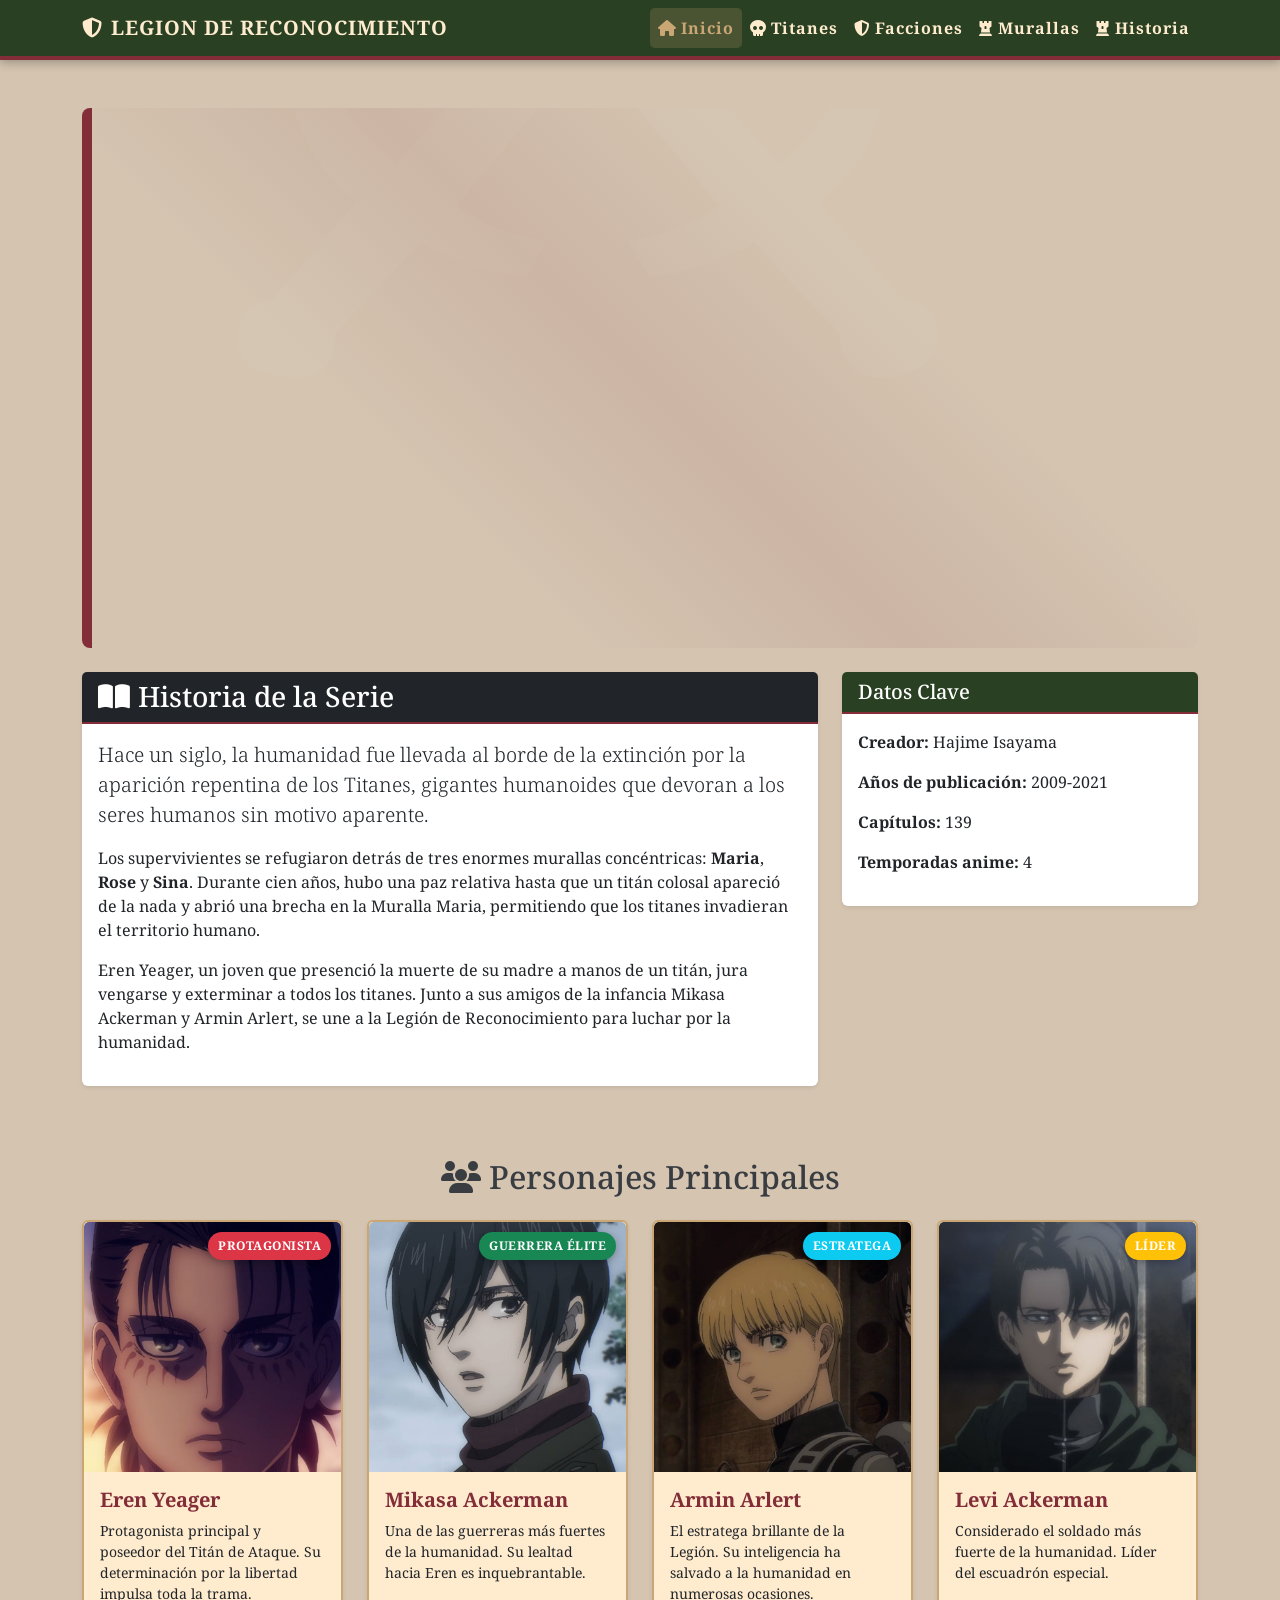
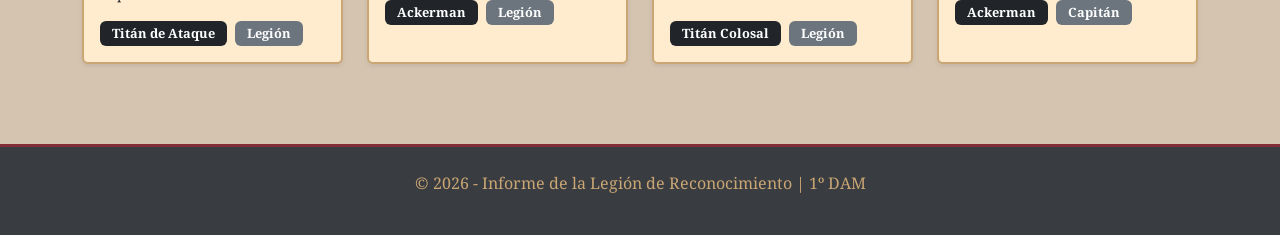
==== index.html @ ce60a24c "minor change" ====
<!DOCTYPE html>
<html lang="es">
<head>
    <meta charset="UTF-8">
    <meta name="viewport" content="width=device-width, initial-scale=1.0">
    <title>Archivo de la Legión de Reconocimiento</title>
    <link href="https://cdn.jsdelivr.net/npm/bootstrap@5.3.0/dist/css/bootstrap.min.css" rel="stylesheet">
    <link rel="stylesheet" href="style.css">
    <link href="https://fonts.googleapis.com/css2?family=Noto+Serif:wght@400;700&family=Cinzel:wght@600;700&display=swap" rel="stylesheet">
    <link rel="stylesheet" href="https://cdnjs.cloudflare.com/ajax/libs/font-awesome/6.4.0/css/all.min.css">
</head>
<body>

    <nav class="navbar navbar-expand-lg sticky-top">
        <div class="container">
            <a class="navbar-brand d-flex align-items-center" href="#">
                <i class="fas fa-shield-alt me-2"></i>
                LEGION DE RECONOCIMIENTO
            </a>
            <button class="navbar-toggler" type="button" data-bs-toggle="collapse" data-bs-target="#navbarNav">
                <span class="navbar-toggler-icon"></span>
            </button>
            <div class="collapse navbar-collapse" id="navbarNav">
                <div class="navbar-nav ms-auto">
                    <a class="nav-link active" href="#" onclick="showSection('inicio')"><i class="fas fa-home me-1"></i>Inicio</a>
                    <a class="nav-link" href="#" onclick="showSection('titanes')"><i class="fas fa-skull me-1"></i>Titanes</a>
                    <a class="nav-link" href="#" onclick="showSection('facciones')"><i class="fas fa-shield-alt me-1"></i>Facciones</a>
                    <a class="nav-link" href="#" onclick="showSection('murallas')"><i class="fas fa-chess-rook me-1"></i>Murallas</a>
                    <a class="nav-link" href="#" onclick="showSection('historia')"><i class="fas fa-chess-rook me-1"></i>Historia</a>
                </div>
            </div>
        </div>
    </nav>

    <div id="inicio" class="seccion container mt-5">
        <div class="portada p-5 mb-4 rounded-3 position-relative overflow-hidden" style="background-image: url('imagenes/portada.gif'); background-size: cover; background-position: center;">
            <div class="filtro"></div>
        </div>

        <div class="row mb-5">
            <div class="col-lg-8">
                <div class="card border-0 shadow-sm mb-4">
                    <div class="card-header bg-dark text-white">
                        <h3 class="mb-0"><i class="fas fa-book-open me-2"></i>Historia de la Serie</h3>
                    </div>
                    <div class="card-body">
                        <p class="lead">Hace un siglo, la humanidad fue llevada al borde de la extinción por la aparición repentina de los Titanes, gigantes humanoides que devoran a los seres humanos sin motivo aparente.</p>
                        <p>Los supervivientes se refugiaron detrás de tres enormes murallas concéntricas: <strong>Maria</strong>, <strong>Rose</strong> y <strong>Sina</strong>. Durante cien años, hubo una paz relativa hasta que un titán colosal apareció de la nada y abrió una brecha en la Muralla Maria, permitiendo que los titanes invadieran el territorio humano.</p>
                        <p>Eren Yeager, un joven que presenció la muerte de su madre a manos de un titán, jura vengarse y exterminar a todos los titanes. Junto a sus amigos de la infancia Mikasa Ackerman y Armin Arlert, se une a la Legión de Reconocimiento para luchar por la humanidad.</p>
                    </div>
                </div>
            </div>
            <div class="col-lg-4">
                <div class="card border-0 shadow-sm">
                    <div class="card-header fondo-verde text-white">
                        <h5 class="mb-0">Datos Clave</h5>
                    </div>
                    <div class="card-body">
                            <p><strong>Creador:</strong> Hajime Isayama</p>
                            <p><strong>Años de publicación:</strong> 2009-2021</p>
                            <p><strong>Capítulos:</strong> 139</p>
                            <p><strong>Temporadas anime:</strong> 4</p>
                    </div>
                </div>
            </div>
        </div>

        <h2 class="mb-4 text-center"><i class="fas fa-users me-2"></i>Personajes Principales</h2>
        <div class="row row-cols-1 row-cols-md-2 row-cols-lg-4 g-4">
            <div class="col">
                <div class="card carta-pj h-100 shadow-sm">
                    <div class="caja-img">
                        <img src="imagenes/eren.jpg" class="card-img-top" alt="Eren Yeager" style="height: 250px; object-fit: cover;">
                        <div class="chapa bg-danger">Protagonista</div>
                    </div>
                    <div class="card-body">
                        <h5 class="card-title txt-sangre fw-bold">Eren Yeager</h5>
                        <p class="card-text small">Protagonista principal y poseedor del Titán de Ataque. Su determinación por la libertad impulsa toda la trama.</p>
                        <div class="mt-2">
                            <span class="badge bg-dark me-1">Titán de Ataque</span>
                            <span class="badge bg-secondary">Legión</span>
                        </div>
                    </div>
                </div>
            </div>
            <div class="col">
                <div class="card carta-pj h-100 shadow-sm">
                    <div class="caja-img">
                        <img src="imagenes/mikasa.jpg" class="card-img-top" alt="Mikasa Ackerman" style="height: 250px; object-fit: cover;">
                        <div class="chapa bg-success">Guerrera Élite</div>
                    </div>
                    <div class="card-body">
                        <h5 class="card-title txt-sangre fw-bold">Mikasa Ackerman</h5>
                        <p class="card-text small">Una de las guerreras más fuertes de la humanidad. Su lealtad hacia Eren es inquebrantable.</p>
                        <div class="mt-2">
                            <span class="badge bg-dark me-1">Ackerman</span>
                            <span class="badge bg-secondary">Legión</span>
                        </div>
                    </div>
                </div>
            </div>
            <div class="col">
                <div class="card carta-pj h-100 shadow-sm">
                    <div class="caja-img">
                        
                        <img src="imagenes/armin.jpg" class="card-img-top" alt="Armin Arlert" style="height: 250px; object-fit: cover;">
                        <div class="chapa bg-info">Estratega</div>
                    </div>
                    <div class="card-body">
                        <h5 class="card-title txt-sangre fw-bold">Armin Arlert</h5>
                        <p class="card-text small">El estratega brillante de la Legión. Su inteligencia ha salvado a la humanidad en numerosas ocasiones.</p>
                        <div class="mt-2">
                            <span class="badge bg-dark me-1">Titán Colosal</span>
                            <span class="badge bg-secondary">Legión</span>
                        </div>
                    </div>
                </div>
            </div>
            <div class="col">
                <div class="card carta-pj h-100 shadow-sm">
                    <div class="caja-img">
                        
                        <img src="imagenes/levi.jpg" class="card-img-top" alt="Levi Ackerman" style="height: 250px; object-fit: cover;">
                        <div class="chapa bg-warning">Líder</div>
                    </div>
                    <div class="card-body">
                        <h5 class="card-title txt-sangre fw-bold">Levi Ackerman</h5>
                        <p class="card-text small">Considerado el soldado más fuerte de la humanidad. Líder del escuadrón especial.</p>
                        <div class="mt-2">
                            <span class="badge bg-dark me-1">Ackerman</span>
                            <span class="badge bg-secondary">Capitán</span>
                        </div>
                    </div>
                </div>
            </div>
        </div>
    </div>

    <div id="titanes" class="seccion container mt-5 pt-5 pb-5" style="display: none;">
        <hr class="linea-sangre">
        <h2 class="text-center mb-4">Enciclopedia de Titanes</h2>
        
        <div class="button-container d-flex justify-content-center flex-wrap mb-5">
            <button class="btn btn-legion m-2" onclick="loadXMLDoc('titanesPuros')">Titanes Puros</button>
            <button class="btn btn-legion m-2" onclick="loadXMLDoc('losNueveTitanes')">Los Nueve Titanes</button>
            <button class="btn btn-legion m-2" onclick="loadXMLDoc('titanesMurallas')">Titanes de las Murallas</button>
        </div>

        <div id="demo" class="row row-cols-1 row-cols-md-2 row-cols-lg-3 g-4">
            </div>
    </div>

    <div id="facciones" class="seccion container mt-5 pt-5 pb-5" style="display: none;">
        <hr class="linea-sangre">
        <h2 class="text-center mb-4">Las Tres Facciones</h2>
        
        <div class="row mb-4">
            <div class="col-md-4 mb-3">
                <div class="card carta-pj h-100 shadow-sm">
                    <div class="card-body text-center">
                        <div class="position-relative d-inline-block mb-3">
                            <img src="imagenes/exploracion.png" class="img-fluid" alt="Escudo Exploración" style="max-height: 150px;">
                        </div>
                        <h5 class="txt-sangre">Legión de Reconocimiento</h5>
                        <p class="small">Los exploradores que se aventuran fuera de las murallas para recuperar territorio y descubrir la verdad sobre el mundo y los titanes.</p>
                        <button class="btn btn-legion btn-sm mt-2" onclick="elegirFaccionDirecto('exploracion')">Elegir</button>
                    </div>
                </div>
            </div>
            <div class="col-md-4 mb-3">
                <div class="card carta-pj h-100 shadow-sm">
                    <div class="card-body text-center">
                        <div class="position-relative d-inline-block mb-3">
                            <img src="imagenes/guarnicion.png" class="img-fluid" alt="Escudo Guarnición" style="max-height: 150px;">
                        </div>
                        <h5 class="txt-sangre">Tropa de Guarnición</h5>
                        <p class="small">Los soldados que protegen las murallas y mantienen el orden dentro de los distritos, asegurando la supervivencia de la humanidad.</p>
                        <button class="btn btn-legion btn-sm mt-2" onclick="elegirFaccionDirecto('guarnicion')">Elegir</button>
                    </div>
                </div>
            </div>
            <div class="col-md-4 mb-3">
                <div class="card carta-pj h-100 shadow-sm">
                    <div class="card-body text-center">
                        <div class="position-relative d-inline-block mb-3">
                            <img src="imagenes/militar.png" class="img-fluid" alt="Escudo Policía Militar" style="max-height: 150px;">
                        </div>
                        <h5 class="txt-sangre">Policía Militar</h5>
                        <p class="small">La élite que mantiene el control interno y protege al rey, investigando amenazas dentro de las murallas.</p>
                        <button class="btn btn-legion btn-sm mt-2" onclick="elegirFaccionDirecto('militar')">Elegir</button>
                    </div>
                </div>
            </div>
        </div>

        <div class="button-container d-flex justify-content-center flex-wrap mb-5">
            <button class="btn btn-legion m-2">Hacer Test de Facción</button>
        </div>
    </div>

    <div id="murallas" class="seccion container mt-5 pt-5 pb-5" style="display: none;">
        <hr class="linea-sangre">
        <h2 class="text-center mb-4">Las Tres Murallas</h2>
        
        <div class="text-center mb-4">
            <p class="txt-sangre">
                <i class="fas fa-info-circle me-2"></i>Haz clic en las murallas para saber más
            </p>
        </div>
        
        <!-- Image Map Generated by http://www.image-map.net/ -->
        <div class="text-center mb-4">
            <img src="imagenes/tres_murallas.png" usemap="#image-map" class="img-fluid" alt="Mapa de las Tres Murallas" style="max-height: 400px;">
        </div>

        <map name="image-map">
            <area target="_self" alt="maria" title="Muralla Maria" href="#" onclick="mostrarInfoMuralla('maria')" coords="88,254,98,290,112,311,146,336,180,359,224,385,262,394,313,407,388,416,448,429,479,422,525,424,639,424,713,410,808,377,865,337,897,299,917,342,903,366,870,390,826,427,753,450,702,464,665,476,647,503,632,530,600,541,548,550,515,539,484,522,472,500,429,483,357,475,281,459,191,430,156,407,107,370,74,329,63,268" shape="poly">
            <area target="_self" alt="maria2" title="Muralla Maria 2" href="#" onclick="mostrarInfoMuralla('maria')" coords="893,303,906,262,877,230,858,201,828,181,805,167,779,158,738,146,689,129,649,123,615,113,576,107,546,105,551,78,603,75,633,82,677,91,734,104,779,120,820,135,859,152,888,171,955,182,979,209,971,239,937,265,928,309,913,344,903,366,870,390,826,427,753,450,702,464,665,476,647,503,632,530,600,541,548,550,515,539,484,522,472,500,429,483,357,475,281,459,191,430,156,407,107,370,74,329,63,268" shape="poly">
            <area target="_self" alt="maria3" title="Muralla Maria 3" href="#" onclick="mostrarInfoMuralla('maria')" coords="93,259,116,222,178,174,263,138,331,120,389,107,439,100,459,95,458,59,432,65,410,70,395,75,370,85,339,85,305,94,269,103,207,117,185,129,159,145,132,155,109,170,92,188,79,198,36,197,3,220,0,257,0,281,51,287" shape="poly">
            <area target="_self" alt="sina" title="Muralla Sina" href="#" onclick="mostrarInfoMuralla('sina')" coords="313,185,249,233,259,250,276,262,290,273,312,282,341,292,364,300,384,306,435,313,464,319,502,320,532,317,593,311,633,303,679,291,700,276,730,257,738,293,731,323,712,336,689,347,674,352,637,360,614,370,594,381,578,402,552,410,521,412,491,404,474,391,459,373,437,375,409,368,363,365,333,349,318,347,294,338,265,320,245,301,233,286,233,271,233,255,231,273,201,273,178,264,173,245,171,228,170,217,173,206,186,196,202,191,230,190,252,168,270,156,290,147,336,126" shape="poly">
            <area target="_self" alt="sina2" title="Muralla Sina 2" href="#" onclick="mostrarInfoMuralla('sina')" coords="455,139,420,147,376,163,312,185,331,130,383,115,437,113,457,112" shape="poly">
            <area target="_self" alt="sina3" title="Muralla Sina 3" href="#" onclick="mostrarInfoMuralla('sina')" coords="524,135,537,140,553,138,572,144,590,151,629,145,664,139,686,154,687,185,704,193,719,202,730,216,735,227,735,238,787,226,817,207,816,193,790,177,738,172,724,156,699,143,656,131,609,119,574,112,544,109" shape="poly">
            <area target="_self" alt="rose" title="Muralla Rose" href="#" onclick="mostrarInfoMuralla('rose')" coords="322,254,376,267,408,280,445,291,466,300,494,319,529,318,552,313,563,289,607,276,627,262,668,244,678,213,671,196,627,178,606,166,575,154,554,143,522,137,499,136,462,134,437,141,414,152,396,163,383,169,359,180,338,187,322,192,319,209,316,220" shape="poly">
        </map>
    </div>

    <div id="info-muralla" class="text-center" style="display: none;">
        <div class="card carta-titan h-100 shadow-sm border-0 mb-4">
            <div class="card-body">
                <img id="escudo-muralla" src="" class="img-fluid mb-3" alt="Escudo Muralla" style="max-height: 200px;">
                <h3 id="titulo-muralla" class="txt-sangre mb-3"></h3>
                <p id="descripcion-muralla" class="mb-3"></p>
                <h5 id="ubicacion-muralla" class="txt-sangre mb-3"></h5>
                <button class="btn btn-legion mt-3" onclick="volverMurallas()">
                    <i class="fas fa-arrow-left me-2"></i>Volver atrás
                </button>
            </div>
        </div>
    </div>

    <script src="https://cdn.jsdelivr.net/npm/bootstrap@5.3.0/dist/js/bootstrap.bundle.min.js"></script>

    <script>
        // Función para cambiar entre las distintas secciones de la página
        function showSection(sectionId) {
            // Selecciona todos los elementos con la clase 'seccion' y los oculta
            const sections = document.querySelectorAll('.seccion');
            sections.forEach(section => {
                section.style.display = 'none';
            });
            
            // Busca la sección específica por su ID y la hace visible
            const selectedSection = document.getElementById(sectionId);
            if (selectedSection) {
                selectedSection.style.display = 'block';
            }
            
            // Quita la clase 'active' de todos los enlaces de navegación para resetear el estilo
            const navLinks = document.querySelectorAll('.nav-link');
            navLinks.forEach(link => {
                link.classList.remove('active');
            });
            
            // Añade la clase 'active' al enlace que se acaba de pulsar
            event.target.closest('.nav-link').classList.add('active');
            
            // Evita el comportamiento por defecto del enlace (que no recargue la página)
            event.preventDefault();
        }

        // Función para realizar la petición AJAX y cargar el archivo XML
        function loadXMLDoc(categoria) {
            var xmlhttp = new XMLHttpRequest();
            xmlhttp.onreadystatechange = function () {
                // Si la respuesta es satisfactoria, llama a la función para renderizar las tarjetas
                if (this.readyState == 4 && this.status == 200) {
                    renderCards(this, categoria);
                }
            };
            // Abre la conexión con el archivo local "titanes.xml"
            xmlhttp.open("GET", "titanes.xml", true);
            xmlhttp.send();
        }

        // Función para procesar los datos del XML y generar el contenido HTML
        function renderCards(xml, categoria) {
            var xmlDoc = xml.responseXML;
            var htmlCards = "";
            // Obtiene el nodo principal de la categoría seleccionada (ej: titanesPuros)
            var contenedorPrincipal = xmlDoc.getElementsByTagName(categoria)[0];

            // Caso especial para los Titanes de las Murallas (estructura de un solo nodo)
            if (categoria == "titanesMurallas") {
                var nombre = contenedorPrincipal.getElementsByTagName("nombre")[0].childNodes[0].nodeValue;
                var info = contenedorPrincipal.getElementsByTagName("caracteristicas")[0].childNodes[0].nodeValue;
                htmlCards += createCardTemplate(nombre, info);
            } else {
                // Para las demás categorías, itera por cada hijo (cada Titán individual)
                var hijos = contenedorPrincipal.children;
                for (var i = 0; i < hijos.length; i++) {
                    var nodoActual = hijos[i];
                    // Salto de seguridad para no procesar nodos vacíos
                    if(nodoActual.tagName === "nombre" && hijos.length > 1) continue; 

                    var nombreNode = nodoActual.getElementsByTagName("nombre")[0];
                    // Busca 'caracteristicas' o en su defecto 'habilidadPrincipal'
                    var infoNode = nodoActual.getElementsByTagName("caracteristicas")[0] ||
                                   nodoActual.getElementsByTagName("habilidadPrincipal")[0];

                    if (nombreNode && infoNode) {
                        // Concatena el HTML generado para cada titán
                        htmlCards += createCardTemplate(nombreNode.childNodes[0].nodeValue, infoNode.childNodes[0].nodeValue);
                    }
                }
            }
            // Inserta todo el HTML generado en el elemento con ID "demo"
            document.getElementById("demo").innerHTML = htmlCards;
        }

        // Función que genera la estructura HTML (Template) de cada tarjeta
        function createCardTemplate(titulo, contenido) {
            // Definición de estilos y etiquetas según el tipo de titán
            const cardTypes = {
                'titanesPuros': { icon: 'fa-skull', color: '#4b5d67', badge: 'Titán Puro', gradient: 'linear-gradient(135deg, #4b5d67, #393C41)' },
                'losNueveTitanes': { icon: 'fa-crown', color: '#832D38', badge: 'Titán Cambiante', gradient: 'linear-gradient(135deg, #832D38, #294023)' },
                'titanesMurallas': { icon: 'fa-shield-alt', color: '#294023', badge: 'Titán Muralla', gradient: 'linear-gradient(135deg, #294023, #832D38)' }
            };
            
            // Lógica para asignar el tipo de tarjeta buscando palabras clave en el título
            let cardType = cardTypes['titanesPuros'];
            if (titulo.includes('Fundador') || titulo.includes('Ataque') || titulo.includes('Colosal') || 
                titulo.includes('Acorazado') || titulo.includes('Hembra') || titulo.includes('Bestia') || 
                titulo.includes('Mandíbula') || titulo.includes('Carguero') || titulo.includes('Martillo')) {
                cardType = cardTypes['losNueveTitanes'];
            } else if (titulo.includes('Murallas')) {
                cardType = cardTypes['titanesMurallas'];
            }
            
            // Diccionario para asignar el nombre de la imagen basado en el título del titán
            const titanImages = {
                'Titanes comunes': 'titanesPuros.png',
                'Titanes Excéntricos (Anormales)': 'titanesexcentricos.png',
                'Titán Fundador': 'fundador.png',
                'Titán de Ataque': 'titanataque.png',
                'Titán Colosal': 'colosal.png',
                'Titán Acorazado': 'acorazado.png',
                'Titán Hembra': 'hembra.png',
                'Titán Bestia': 'bestia.png',
                'Titán Mandíbula': 'mandibul.png',
                'Titán Carguero': 'carguero.png',
                'Titán Martillo de Guerra': 'martillo.png',
                'Titanes de las Murallas': 'titanmurallas.jpg'
            };
            
            const imageName = titanImages[titulo] || 'titan_default.jpg';
            
            // Devuelve el string HTML con los datos dinámicos insertados
            return `
                <div class="col mb-4">
                    <div class="card carta-titan h-100 shadow-sm border-0">
                        <div class="caja-img">
                            <img src="imagenes/${imageName}" class="card-img-top" alt="${titulo}">
                            <div class="chapa" style="background-color: ${cardType.color};">${cardType.badge}</div>
                        </div>
                        <div class="card-body">
                            <h4 class="card-title txt-sangre mb-3 fw-bold">${titulo}</h4>
                            <p class="card-text">${contenido}</p>
                            <div class="mt-3">
                                <span class="badge bg-dark me-1"><i class="fas fa-exclamation-triangle me-1"></i>Peligroso</span>
                                <span class="badge bg-secondary"><i class="fas fa-book me-1"></i>Archivo Clasificado</span>
                            </div>
                        </div>
                    </div>
                </div>
            `;
        }

        // Función para mostrar la información detallada de una muralla específica
        function mostrarInfoMuralla(muralla) {
            // Objeto local con los datos de las tres murallas
            const infoMurallas = {
                'maria': {
                    nombre: 'Muralla Maria',
                    descripcion: 'La primera y más grande de las tres murallas. Fue la primera en caer ante el ataque de los titanes y la que sufrió mayores daños. Protege el Distrito Exterior donde se encuentran los campos de entrenamiento y tierras recuperadas.',
                    escudo: 'imagenes/maria.png',
                    ubicacion: 'Protege el Distrito Exterior'
                },
                'rose': {
                    nombre: 'Muralla Rose',
                    descripcion: 'La segunda muralla en tamaño. Sirve como segunda línea de defensa tras la caída de Maria. Protege el Distrito Central donde vive la élite y el gobierno.',
                    escudo: 'imagenes/rose.png',
                    ubicacion: 'Protege el Distrito Central'
                },
                'sina': {
                    nombre: 'Muralla Sina',
                    descripcion: 'La muralla más pequeña e interior. Protege el Distrito Interior donde reside la realeza y las familias nobles. Es la última línea de defensa.',
                    escudo: 'imagenes/sina.png',
                    ubicacion: 'Protege el Distrito Interior'
                }
            };

            // Obtiene la información del objeto basándose en el parámetro recibido
            const murallaInfo = infoMurallas[muralla] || infoMurallas['maria'];
            
            // Actualiza los elementos del DOM con la información seleccionada
            document.getElementById('escudo-muralla').src = murallaInfo.escudo;
            document.getElementById('titulo-muralla').textContent = murallaInfo.nombre;
            document.getElementById('descripcion-muralla').textContent = murallaInfo.descripcion;
            document.getElementById('ubicacion-muralla').textContent = murallaInfo.ubicacion;
            
            // Muestra el panel de detalles y oculta la selección general de murallas
            document.getElementById('info-muralla').style.display = 'block';
            document.getElementById('murallas').style.display = 'none';
        }

        // Función para volver a la vista general de las murallas
        function volverMurallas() {
            document.getElementById('info-muralla').style.display = 'none';
            document.getElementById('murallas').style.display = 'block';
        }
    </script>

    <footer class="text-center p-4 mt-5">
        <p>© 2026 - Informe de la Legión de Reconocimiento | 1º DAM</p>
    </footer>
</body>
</html>
---- style.css ----
:root {
    --dark-grey: #393C41;
    --army-green: #294023;
    --blood-red: #832D38;
    --cream-bg: #F8DFBF;
    --tan-accent: #CAA674;
    --paper-white: #ffeccf;
}

body {
    font-family: 'Noto Serif', serif;
    background-color: #d4c4b0;
    color: var(--dark-grey);
    min-height: 100vh;
    display: flex;
    flex-direction: column;
}

.navbar {
    background-color: var(--army-green);
    border-bottom: 4px solid var(--blood-red);
    box-shadow: 0 2px 10px rgba(0,0,0,0.3);
}

.navbar-brand, .nav-link {
    /* El !important sirve para forzar que una regla específica se aplique por encima de cualquier otra, ignorando las reglas habituales de especificidad. */
    color: var(--paper-white) !important;
    font-weight: bold;
    letter-spacing: 1px;
    transition: all 0.3s ease;
}

.nav-link:hover {
    color: var(--tan-accent) !important;
    transform: translateY(-2px);
}

.nav-link.active {
    color: var(--tan-accent) !important;
    background-color: rgba(202, 166, 116, 0.2);
    border-radius: 5px;
}

.portada {
    /* Este fondo utiliza dos capas de degradado:
    1. La primera capa es un "velo" negro con 70% de opacidad para oscurecer el fondo.
    2. La segunda capa es el degradado de color (verde militar a rojo sangre) a 135 grados.
    El resultado es un fondo oscuro que facilita la lectura de texto claro encima.
    */
    background: linear-gradient(rgba(0,0,0,0.7), rgba(0,0,0,0.7)), 
                linear-gradient(135deg, var(--army-green), var(--blood-red));
    /* Asegura que el degradado cubra todo el contenedor */
    background-size: cover;
    color: white;
    border-left: 10px solid var(--blood-red);
    position: relative;
    overflow: hidden;
    height: 60vh;
}

.portada::before {
    /* Crea una capa "hija" virtual que no existe en el HTML. */
    content: '';
    position: absolute;
    top: 0;
    left: 0;
    right: 0;
    bottom: 0;
    background: url('data:image/svg+xml,<svg xmlns="http://www.w3.org/2000/svg" viewBox="0 0 100 100"><text y="50" font-size="100" fill="rgba(255,255,255,0.03)">⚔</text></svg>') center/cover;
    animation: float 20s infinite ease-in-out;
}

.filtro {
    position: absolute;
    top: 0;
    left: 0;
    right: 0;
    bottom: 0;
    background: linear-gradient(45deg, transparent 30%, rgba(131, 45, 56, 0.1) 50%, transparent 70%);
    animation: shimmer 3s infinite;
}

@keyframes shimmer {
    0% { transform: translateX(-100%); }
    100% { transform: translateX(100%); }
}

@keyframes float {
    0%, 100% { transform: translateY(0px) rotate(0deg); }
    50% { transform: translateY(-10px) rotate(2deg); }
}

.btn-legion {
    background-color: var(--army-green);
    color: white;
    border: 2px solid var(--dark-grey);
    padding: 12px 30px;
    font-weight: bold;
    transition: all 0.3s;
    position: relative;
    overflow: hidden;
    text-transform: uppercase;
    letter-spacing: 1px;
}

.btn-legion::before {
    content: '';
    position: absolute;
    top: 0;
    left: -100%;
    width: 100%;
    height: 100%;
    background: linear-gradient(90deg, transparent, rgba(255,255,255,0.2), transparent);
    transition: left 0.5s;
}

.btn-legion:hover::before {
    left: 100%;
}

.btn-legion:hover {
    background-color: var(--blood-red);
    color: white;
    transform: translateY(-3px);
    box-shadow: 0 8px 25px rgba(131, 45, 56, 0.4);
    border-color: var(--blood-red);
}

.carta-pj, .carta-titan {
    background-color: var(--paper-white);
    border: 2px solid var(--tan-accent);
    transition: all 0.3s ease;
    position: relative;
    overflow: hidden;
    min-height: 400px;
}

.carta-pj::before, .carta-titan::before {
    content: '';
    position: absolute;
    top: 0;
    left: 0;
    right: 0;
    bottom: 0;
    background: linear-gradient(135deg, transparent 30%, rgba(41, 64, 35, 0.05) 50%, transparent 70%);
    opacity: 0;
    transition: opacity 0.3s;
}

.carta-pj:hover::before, .carta-titan:hover::before {
    opacity: 1;
}

.carta-pj:hover {
    border-color: var(--blood-red);
    transform: translateY(-5px);
    box-shadow: 0 15px 35px rgba(131, 45, 56, 0.2);
}

.carta-titan:hover {
    border-color: var(--blood-red);
    transform: translateY(-3px) scale(1.02);
    box-shadow: 0 10px 30px rgba(131, 45, 56, 0.3);
}

.carta-titan .card-img-top {
    width: 350px !important;
    height: 500px !important;
    object-fit: cover;
    object-position: center;
    margin: 0 auto;
    display: block;
}

.caja-img {
    position: relative;
    overflow: hidden;
}

.chapa {
    position: absolute;
    color: white;
    top: 10px;
    right: 10px;
    padding: 5px 10px;
    border-radius: 15px;
    font-size: 0.75rem;
    font-weight: bold;
    text-transform: uppercase;
    letter-spacing: 0.5px;
    box-shadow: 0 2px 10px rgba(0,0,0,0.3);
}

.position-relative {
    position: relative;
}

.d-inline-block {
    display: inline-block;
}

.btn-sm {
    padding: 6px 12px;
    font-size: 0.875rem;
}

.position-relative:hover .btn-sm {
    opacity: 1;
    transform: translateY(-2px);
}

.txt-sangre {
    color: var(--blood-red);
    font-weight: bold;
}

.linea-sangre {
    border-top: 3px solid var(--blood-red);
    opacity: 1;
    background: linear-gradient(90deg, var(--blood-red), transparent);
    height: 3px;
    border: none;
}

footer {
    background-color: var(--dark-grey);
    color: var(--tan-accent);
    border-top: 3px solid var(--blood-red);
    margin-top: auto;
    width: 100%;
}

.fondo-verde {
    background-color: var(--army-green) !important;
}

.card-header {
    border-bottom: 2px solid var(--blood-red);
}

.card {
    transition: all 0.3s ease;
    animation: fadeInUp 0.6s ease-out;
}

.card:hover {
    transform: translateY(-2px);
}

.badge {
    font-size: 0.8rem;
    padding: 6px 12px;
}

/* Animaciones de entrada */
@keyframes fadeInUp {
    from {
        opacity: 0;
        transform: translateY(30px);
    }
    to {
        opacity: 1;
        transform: translateY(0);
    }
}

/* Efectos de scroll suave */
html {
    scroll-behavior: smooth;
}

.seccion {
    flex: 1;
    padding-bottom: 2rem;
}

@media (max-width: 768px) {
    .portada {
        border-left: 5px solid var(--blood-red);
    }
    
    .btn-legion {
        padding: 10px 20px;
        font-size: 0.9rem;
    }
}
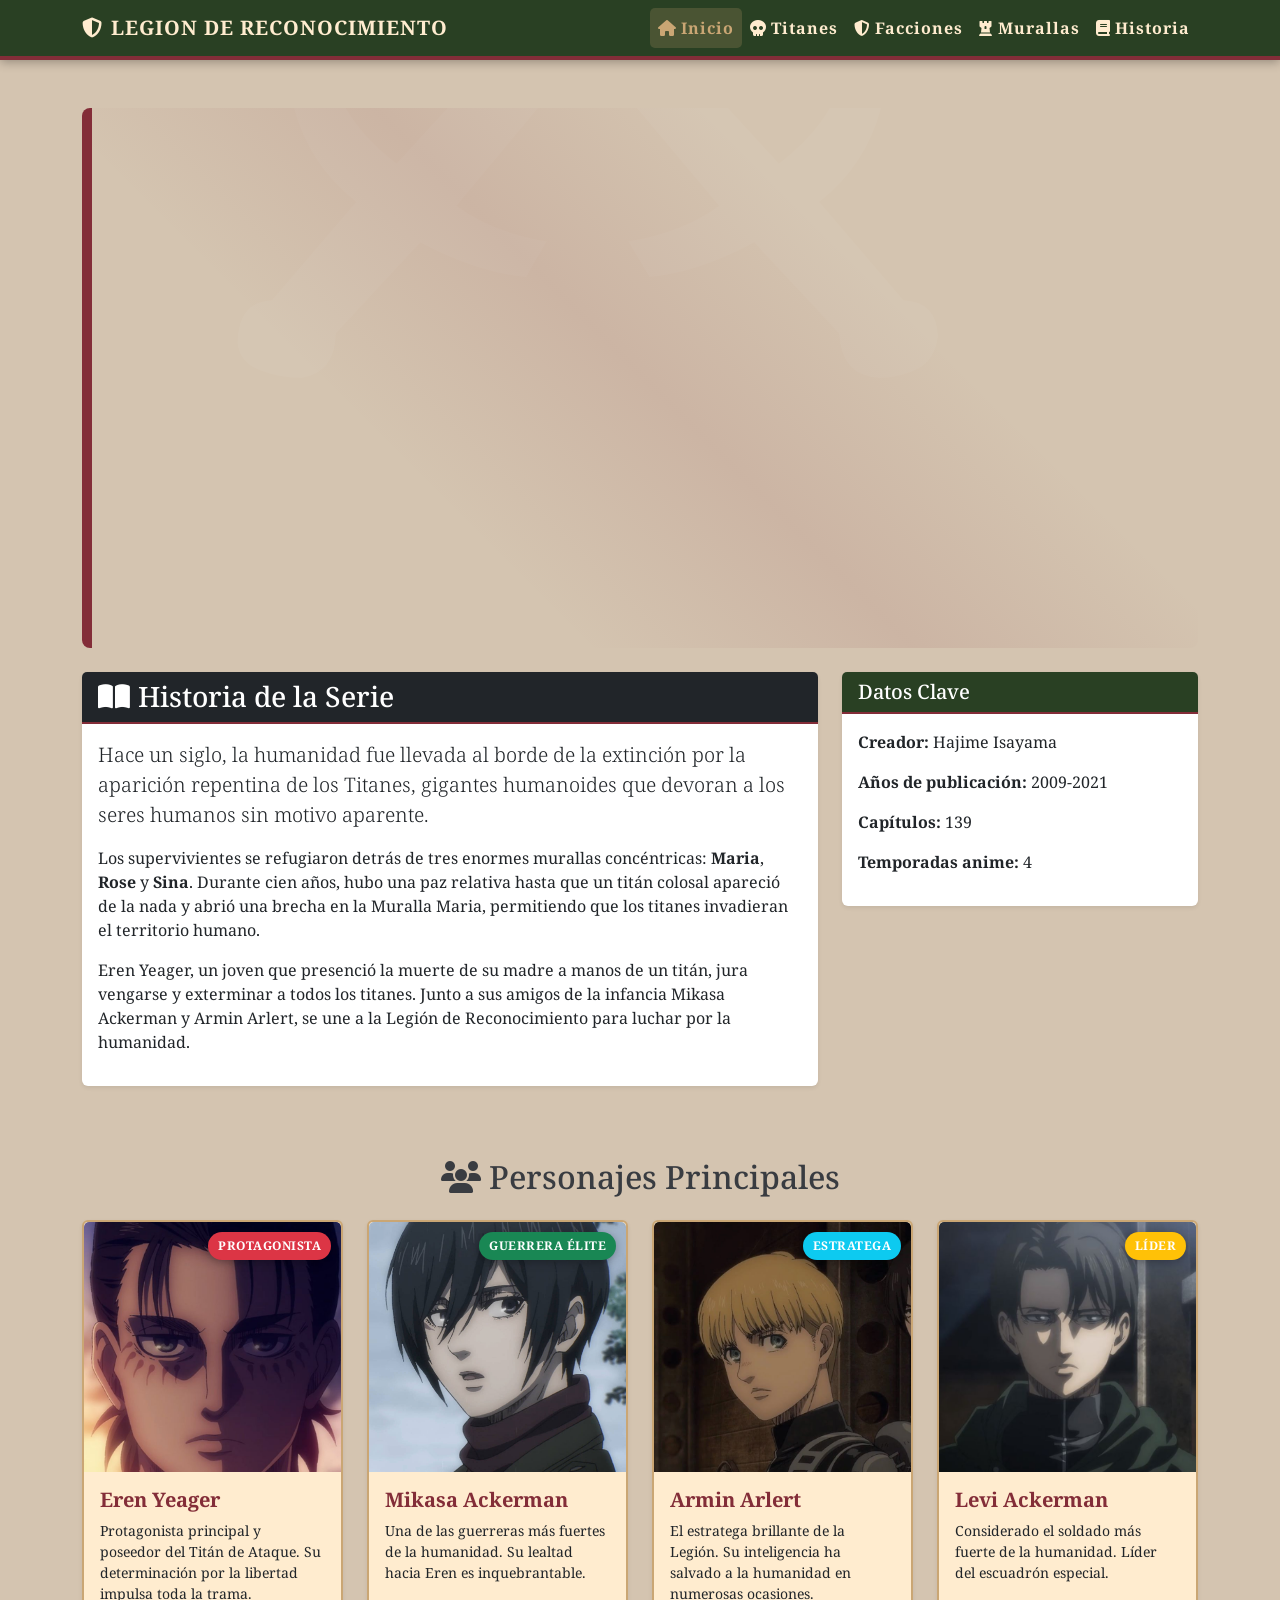
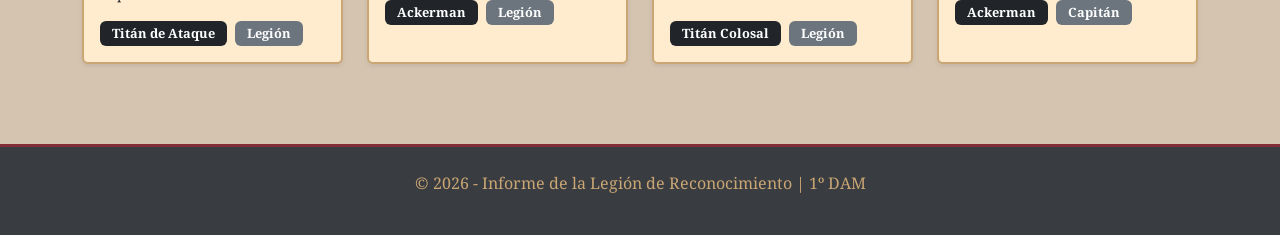
==== commit 7de0c5b0: "add historia" ====
--- a/index.html
+++ b/index.html
@@ -1,14 +1,18 @@
 <!DOCTYPE html>
 <html lang="es">
+
 <head>
     <meta charset="UTF-8">
     <meta name="viewport" content="width=device-width, initial-scale=1.0">
     <title>Archivo de la Legión de Reconocimiento</title>
     <link href="https://cdn.jsdelivr.net/npm/bootstrap@5.3.0/dist/css/bootstrap.min.css" rel="stylesheet">
     <link rel="stylesheet" href="style.css">
-    <link href="https://fonts.googleapis.com/css2?family=Noto+Serif:wght@400;700&family=Cinzel:wght@600;700&display=swap" rel="stylesheet">
+    <link
+        href="https://fonts.googleapis.com/css2?family=Noto+Serif:wght@400;700&family=Cinzel:wght@600;700&display=swap"
+        rel="stylesheet">
     <link rel="stylesheet" href="https://cdnjs.cloudflare.com/ajax/libs/font-awesome/6.4.0/css/all.min.css">
 </head>
+
 <body>
 
     <nav class="navbar navbar-expand-lg sticky-top">
@@ -22,18 +26,24 @@
             </button>
             <div class="collapse navbar-collapse" id="navbarNav">
                 <div class="navbar-nav ms-auto">
-                    <a class="nav-link active" href="#" onclick="showSection('inicio')"><i class="fas fa-home me-1"></i>Inicio</a>
-                    <a class="nav-link" href="#" onclick="showSection('titanes')"><i class="fas fa-skull me-1"></i>Titanes</a>
-                    <a class="nav-link" href="#" onclick="showSection('facciones')"><i class="fas fa-shield-alt me-1"></i>Facciones</a>
-                    <a class="nav-link" href="#" onclick="showSection('murallas')"><i class="fas fa-chess-rook me-1"></i>Murallas</a>
-                    <a class="nav-link" href="#" onclick="showSection('historia')"><i class="fas fa-chess-rook me-1"></i>Historia</a>
+                    <a class="nav-link active" href="#" onclick="showSection('inicio')"><i
+                            class="fas fa-home me-1"></i>Inicio</a>
+                    <a class="nav-link" href="#" onclick="showSection('titanes')"><i
+                            class="fas fa-skull me-1"></i>Titanes</a>
+                    <a class="nav-link" href="#" onclick="showSection('facciones')"><i
+                            class="fas fa-shield-alt me-1"></i>Facciones</a>
+                    <a class="nav-link" href="#" onclick="showSection('murallas')"><i
+                            class="fas fa-chess-rook me-1"></i>Murallas</a>
+                    <a class="nav-link" href="#" onclick="showSection('historia')"><i
+                            class="fas fa-book me-1"></i>Historia</a>
                 </div>
             </div>
         </div>
     </nav>
 
     <div id="inicio" class="seccion container mt-5">
-        <div class="portada p-5 mb-4 rounded-3 position-relative overflow-hidden" style="background-image: url('imagenes/portada.gif'); background-size: cover; background-position: center;">
+        <div class="portada p-5 mb-4 rounded-3 position-relative overflow-hidden"
+            style="background-image: url('imagenes/portada.gif'); background-size: cover; background-position: center;">
             <div class="filtro"></div>
         </div>
 
@@ -44,9 +54,16 @@
                         <h3 class="mb-0"><i class="fas fa-book-open me-2"></i>Historia de la Serie</h3>
                     </div>
                     <div class="card-body">
-                        <p class="lead">Hace un siglo, la humanidad fue llevada al borde de la extinción por la aparición repentina de los Titanes, gigantes humanoides que devoran a los seres humanos sin motivo aparente.</p>
-                        <p>Los supervivientes se refugiaron detrás de tres enormes murallas concéntricas: <strong>Maria</strong>, <strong>Rose</strong> y <strong>Sina</strong>. Durante cien años, hubo una paz relativa hasta que un titán colosal apareció de la nada y abrió una brecha en la Muralla Maria, permitiendo que los titanes invadieran el territorio humano.</p>
-                        <p>Eren Yeager, un joven que presenció la muerte de su madre a manos de un titán, jura vengarse y exterminar a todos los titanes. Junto a sus amigos de la infancia Mikasa Ackerman y Armin Arlert, se une a la Legión de Reconocimiento para luchar por la humanidad.</p>
+                        <p class="lead">Hace un siglo, la humanidad fue llevada al borde de la extinción por la
+                            aparición repentina de los Titanes, gigantes humanoides que devoran a los seres humanos sin
+                            motivo aparente.</p>
+                        <p>Los supervivientes se refugiaron detrás de tres enormes murallas concéntricas: <b>Maria</b>,
+                            <b>Rose</b> y <b>Sina</b>. Durante cien años, hubo una paz relativa hasta que un titán
+                            colosal apareció de la nada y abrió una brecha en la Muralla Maria, permitiendo que los
+                            titanes invadieran el territorio humano.</p>
+                        <p>Eren Yeager, un joven que presenció la muerte de su madre a manos de un titán, jura vengarse
+                            y exterminar a todos los titanes. Junto a sus amigos de la infancia Mikasa Ackerman y Armin
+                            Arlert, se une a la Legión de Reconocimiento para luchar por la humanidad.</p>
                     </div>
                 </div>
             </div>
@@ -56,10 +73,10 @@
                         <h5 class="mb-0">Datos Clave</h5>
                     </div>
                     <div class="card-body">
-                            <p><strong>Creador:</strong> Hajime Isayama</p>
-                            <p><strong>Años de publicación:</strong> 2009-2021</p>
-                            <p><strong>Capítulos:</strong> 139</p>
-                            <p><strong>Temporadas anime:</strong> 4</p>
+                        <p><b>Creador:</b> Hajime Isayama</p>
+                        <p><b>Años de publicación:</b> 2009-2021</p>
+                        <p><b>Capítulos:</b> 139</p>
+                        <p><b>Temporadas anime:</b> 4</p>
                     </div>
                 </div>
             </div>
@@ -70,12 +87,14 @@
             <div class="col">
                 <div class="card carta-pj h-100 shadow-sm">
                     <div class="caja-img">
-                        <img src="imagenes/eren.jpg" class="card-img-top" alt="Eren Yeager" style="height: 250px; object-fit: cover;">
+                        <img src="imagenes/eren.jpg" class="card-img-top" alt="Eren Yeager"
+                            style="height: 250px; object-fit: cover;">
                         <div class="chapa bg-danger">Protagonista</div>
                     </div>
                     <div class="card-body">
                         <h5 class="card-title txt-sangre fw-bold">Eren Yeager</h5>
-                        <p class="card-text small">Protagonista principal y poseedor del Titán de Ataque. Su determinación por la libertad impulsa toda la trama.</p>
+                        <p class="card-text small">Protagonista principal y poseedor del Titán de Ataque. Su
+                            determinación por la libertad impulsa toda la trama.</p>
                         <div class="mt-2">
                             <span class="badge bg-dark me-1">Titán de Ataque</span>
                             <span class="badge bg-secondary">Legión</span>
@@ -86,12 +105,14 @@
             <div class="col">
                 <div class="card carta-pj h-100 shadow-sm">
                     <div class="caja-img">
-                        <img src="imagenes/mikasa.jpg" class="card-img-top" alt="Mikasa Ackerman" style="height: 250px; object-fit: cover;">
+                        <img src="imagenes/mikasa.jpg" class="card-img-top" alt="Mikasa Ackerman"
+                            style="height: 250px; object-fit: cover;">
                         <div class="chapa bg-success">Guerrera Élite</div>
                     </div>
                     <div class="card-body">
                         <h5 class="card-title txt-sangre fw-bold">Mikasa Ackerman</h5>
-                        <p class="card-text small">Una de las guerreras más fuertes de la humanidad. Su lealtad hacia Eren es inquebrantable.</p>
+                        <p class="card-text small">Una de las guerreras más fuertes de la humanidad. Su lealtad hacia
+                            Eren es inquebrantable.</p>
                         <div class="mt-2">
                             <span class="badge bg-dark me-1">Ackerman</span>
                             <span class="badge bg-secondary">Legión</span>
@@ -102,13 +123,15 @@
             <div class="col">
                 <div class="card carta-pj h-100 shadow-sm">
                     <div class="caja-img">
-                        
-                        <img src="imagenes/armin.jpg" class="card-img-top" alt="Armin Arlert" style="height: 250px; object-fit: cover;">
+
+                        <img src="imagenes/armin.jpg" class="card-img-top" alt="Armin Arlert"
+                            style="height: 250px; object-fit: cover;">
                         <div class="chapa bg-info">Estratega</div>
                     </div>
                     <div class="card-body">
                         <h5 class="card-title txt-sangre fw-bold">Armin Arlert</h5>
-                        <p class="card-text small">El estratega brillante de la Legión. Su inteligencia ha salvado a la humanidad en numerosas ocasiones.</p>
+                        <p class="card-text small">El estratega brillante de la Legión. Su inteligencia ha salvado a la
+                            humanidad en numerosas ocasiones.</p>
                         <div class="mt-2">
                             <span class="badge bg-dark me-1">Titán Colosal</span>
                             <span class="badge bg-secondary">Legión</span>
@@ -119,13 +142,15 @@
             <div class="col">
                 <div class="card carta-pj h-100 shadow-sm">
                     <div class="caja-img">
-                        
-                        <img src="imagenes/levi.jpg" class="card-img-top" alt="Levi Ackerman" style="height: 250px; object-fit: cover;">
+
+                        <img src="imagenes/levi.jpg" class="card-img-top" alt="Levi Ackerman"
+                            style="height: 250px; object-fit: cover;">
                         <div class="chapa bg-warning">Líder</div>
                     </div>
                     <div class="card-body">
                         <h5 class="card-title txt-sangre fw-bold">Levi Ackerman</h5>
-                        <p class="card-text small">Considerado el soldado más fuerte de la humanidad. Líder del escuadrón especial.</p>
+                        <p class="card-text small">Considerado el soldado más fuerte de la humanidad. Líder del
+                            escuadrón especial.</p>
                         <div class="mt-2">
                             <span class="badge bg-dark me-1">Ackerman</span>
                             <span class="badge bg-secondary">Capitán</span>
@@ -139,7 +164,7 @@
     <div id="titanes" class="seccion container mt-5 pt-5 pb-5" style="display: none;">
         <hr class="linea-sangre">
         <h2 class="text-center mb-4">Enciclopedia de Titanes</h2>
-        
+
         <div class="button-container d-flex justify-content-center flex-wrap mb-5">
             <button class="btn btn-legion m-2" onclick="loadXMLDoc('titanesPuros')">Titanes Puros</button>
             <button class="btn btn-legion m-2" onclick="loadXMLDoc('losNueveTitanes')">Los Nueve Titanes</button>
@@ -147,7 +172,7 @@
         </div>
 
         <div id="demo" class="row row-cols-1 row-cols-md-2 row-cols-lg-3 g-4">
-            </div>
+        </div>
     </div>
 
     <div id="facciones" class="seccion container mt-5 pt-5 pb-5" style="display: none;">
@@ -162,7 +187,7 @@
                             <img src="imagenes/exploracion.png" class="img-fluid" alt="Escudo Exploración" style="max-height: 150px;">
                         </div>
                         <h5 class="txt-sangre">Legión de Reconocimiento</h5>
-                        <p class="small">Los exploradores que se aventuran fuera de las murallas para recuperar territorio y descubrir la verdad sobre el mundo y los titanes.</p>
+                        <p class="small">Los exploradores valientes que se aventuran fuera de las murallas para recuperar territorio y descubrir la verdad sobre el mundo y los titanes.</p>
                         <button class="btn btn-legion btn-sm mt-2" onclick="elegirFaccionDirecto('exploracion')">Elegir</button>
                     </div>
                 </div>
@@ -194,34 +219,147 @@
         </div>
 
         <div class="button-container d-flex justify-content-center flex-wrap mb-5">
-            <button class="btn btn-legion m-2">Hacer Test de Facción</button>
+            <button class="btn btn-legion m-2" onclick="iniciarTestFacciones()">Hacer Test de Facción</button>
+        </div>
+
+        <div id="resultado-test" class="text-center" style="display: none;">
+            <div class="card carta-titan h-100 shadow-sm border-0 mb-4">
+                <div class="card-body">
+                    <img id="escudo-resultado" src="" class="img-fluid mb-3" alt="Escudo Facción" style="max-height: 200px;">
+                    <h3 id="titulo-faccion" class="txt-sangre mb-3"></h3>
+                    <p id="descripcion-faccion" class="mb-3"></p>
+                    <h5 id="muralla-trabajo" class="txt-sangre"></h5>
+                </div>
+            </div>
+        </div>
+
+        <div id="test-container" class="card border-0 shadow-sm" style="display: none;">
+            <div class="card-header fondo-verde text-white">
+                <h4 class="mb-0">Test de Facción</h4>
+            </div>
+            <div class="card-body">
+                <div id="pregunta-test" class="mb-4">
+                    <h5 id="texto-pregunta"></h5>
+                </div>
+                <div class="button-container d-flex justify-content-center flex-wrap">
+                    <button class="btn btn-legion m-2" onclick="responderTest(0)"></button>
+                    <button class="btn btn-legion m-2" onclick="responderTest(1)"></button>
+                    <button class="btn btn-legion m-2" onclick="responderTest(2)"></button>
+                </div>
+                <div class="progress mt-3" style="height: 25px;">
+                    <div id="barra-progreso" class="progress-bar fondo-verde" role="progressbar" style="width: 0%; transition: width 0.3s;"></div>
+                </div>
+            </div>
         </div>
     </div>
 
     <div id="murallas" class="seccion container mt-5 pt-5 pb-5" style="display: none;">
         <hr class="linea-sangre">
         <h2 class="text-center mb-4">Las Tres Murallas</h2>
-        
+
         <div class="text-center mb-4">
             <p class="txt-sangre">
                 <i class="fas fa-info-circle me-2"></i>Haz clic en las murallas para saber más
             </p>
         </div>
-        
+
         <!-- Image Map Generated by http://www.image-map.net/ -->
         <div class="text-center mb-4">
-            <img src="imagenes/tres_murallas.png" usemap="#image-map" class="img-fluid" alt="Mapa de las Tres Murallas" style="max-height: 400px;">
+            <img src="imagenes/tres_murallas.png" usemap="#image-map" class="img-fluid" alt="Mapa de las Tres Murallas"
+                style="max-height: 400px;">
         </div>
 
         <map name="image-map">
-            <area target="_self" alt="maria" title="Muralla Maria" href="#" onclick="mostrarInfoMuralla('maria')" coords="88,254,98,290,112,311,146,336,180,359,224,385,262,394,313,407,388,416,448,429,479,422,525,424,639,424,713,410,808,377,865,337,897,299,917,342,903,366,870,390,826,427,753,450,702,464,665,476,647,503,632,530,600,541,548,550,515,539,484,522,472,500,429,483,357,475,281,459,191,430,156,407,107,370,74,329,63,268" shape="poly">
-            <area target="_self" alt="maria2" title="Muralla Maria 2" href="#" onclick="mostrarInfoMuralla('maria')" coords="893,303,906,262,877,230,858,201,828,181,805,167,779,158,738,146,689,129,649,123,615,113,576,107,546,105,551,78,603,75,633,82,677,91,734,104,779,120,820,135,859,152,888,171,955,182,979,209,971,239,937,265,928,309,913,344,903,366,870,390,826,427,753,450,702,464,665,476,647,503,632,530,600,541,548,550,515,539,484,522,472,500,429,483,357,475,281,459,191,430,156,407,107,370,74,329,63,268" shape="poly">
-            <area target="_self" alt="maria3" title="Muralla Maria 3" href="#" onclick="mostrarInfoMuralla('maria')" coords="93,259,116,222,178,174,263,138,331,120,389,107,439,100,459,95,458,59,432,65,410,70,395,75,370,85,339,85,305,94,269,103,207,117,185,129,159,145,132,155,109,170,92,188,79,198,36,197,3,220,0,257,0,281,51,287" shape="poly">
-            <area target="_self" alt="sina" title="Muralla Sina" href="#" onclick="mostrarInfoMuralla('sina')" coords="313,185,249,233,259,250,276,262,290,273,312,282,341,292,364,300,384,306,435,313,464,319,502,320,532,317,593,311,633,303,679,291,700,276,730,257,738,293,731,323,712,336,689,347,674,352,637,360,614,370,594,381,578,402,552,410,521,412,491,404,474,391,459,373,437,375,409,368,363,365,333,349,318,347,294,338,265,320,245,301,233,286,233,271,233,255,231,273,201,273,178,264,173,245,171,228,170,217,173,206,186,196,202,191,230,190,252,168,270,156,290,147,336,126" shape="poly">
-            <area target="_self" alt="sina2" title="Muralla Sina 2" href="#" onclick="mostrarInfoMuralla('sina')" coords="455,139,420,147,376,163,312,185,331,130,383,115,437,113,457,112" shape="poly">
-            <area target="_self" alt="sina3" title="Muralla Sina 3" href="#" onclick="mostrarInfoMuralla('sina')" coords="524,135,537,140,553,138,572,144,590,151,629,145,664,139,686,154,687,185,704,193,719,202,730,216,735,227,735,238,787,226,817,207,816,193,790,177,738,172,724,156,699,143,656,131,609,119,574,112,544,109" shape="poly">
-            <area target="_self" alt="rose" title="Muralla Rose" href="#" onclick="mostrarInfoMuralla('rose')" coords="322,254,376,267,408,280,445,291,466,300,494,319,529,318,552,313,563,289,607,276,627,262,668,244,678,213,671,196,627,178,606,166,575,154,554,143,522,137,499,136,462,134,437,141,414,152,396,163,383,169,359,180,338,187,322,192,319,209,316,220" shape="poly">
+            <area target="_self" alt="maria" title="Muralla Maria" href="#" onclick="mostrarInfoMuralla('maria')"
+                coords="88,254,98,290,112,311,146,336,180,359,224,385,262,394,313,407,388,416,448,429,479,422,525,424,639,424,713,410,808,377,865,337,897,299,917,342,903,366,870,390,826,427,753,450,702,464,665,476,647,503,632,530,600,541,548,550,515,539,484,522,472,500,429,483,357,475,281,459,191,430,156,407,107,370,74,329,63,268"
+                shape="poly">
+            <area target="_self" alt="maria2" title="Muralla Maria 2" href="#" onclick="mostrarInfoMuralla('maria')"
+                coords="893,303,906,262,877,230,858,201,828,181,805,167,779,158,738,146,689,129,649,123,615,113,576,107,546,105,551,78,603,75,633,82,677,91,734,104,779,120,820,135,859,152,888,171,955,182,979,209,971,239,937,265,928,309,913,344,903,366,870,390,826,427,753,450,702,464,665,476,647,503,632,530,600,541,548,550,515,539,484,522,472,500,429,483,357,475,281,459,191,430,156,407,107,370,74,329,63,268"
+                shape="poly">
+            <area target="_self" alt="maria3" title="Muralla Maria 3" href="#" onclick="mostrarInfoMuralla('maria')"
+                coords="93,259,116,222,178,174,263,138,331,120,389,107,439,100,459,95,458,59,432,65,410,70,395,75,370,85,339,85,305,94,269,103,207,117,185,129,159,145,132,155,109,170,92,188,79,198,36,197,3,220,0,257,0,281,51,287"
+                shape="poly">
+            <area target="_self" alt="sina" title="Muralla Sina" href="#" onclick="mostrarInfoMuralla('sina')"
+                coords="313,185,249,233,259,250,276,262,290,273,312,282,341,292,364,300,384,306,435,313,464,319,502,320,532,317,593,311,633,303,679,291,700,276,730,257,738,293,731,323,712,336,689,347,674,352,637,360,614,370,594,381,578,402,552,410,521,412,491,404,474,391,459,373,437,375,409,368,363,365,333,349,318,347,294,338,265,320,245,301,233,286,233,271,233,255,231,273,201,273,178,264,173,245,171,228,170,217,173,206,186,196,202,191,230,190,252,168,270,156,290,147,336,126"
+                shape="poly">
+            <area target="_self" alt="sina2" title="Muralla Sina 2" href="#" onclick="mostrarInfoMuralla('sina')"
+                coords="455,139,420,147,376,163,312,185,331,130,383,115,437,113,457,112" shape="poly">
+            <area target="_self" alt="sina3" title="Muralla Sina 3" href="#" onclick="mostrarInfoMuralla('sina')"
+                coords="524,135,537,140,553,138,572,144,590,151,629,145,664,139,686,154,687,185,704,193,719,202,730,216,735,227,735,238,787,226,817,207,816,193,790,177,738,172,724,156,699,143,656,131,609,119,574,112,544,109"
+                shape="poly">
+            <area target="_self" alt="rose" title="Muralla Rose" href="#" onclick="mostrarInfoMuralla('rose')"
+                coords="322,254,376,267,408,280,445,291,466,300,494,319,529,318,552,313,563,289,607,276,627,262,668,244,678,213,671,196,627,178,606,166,575,154,554,143,522,137,499,136,462,134,437,141,414,152,396,163,383,169,359,180,338,187,322,192,319,209,316,220"
+                shape="poly">
         </map>
+    </div>
+
+    <div id="historia" class="seccion container mt-5 pt-5 pb-5" style="display: none;">
+        <hr class="linea-sangre">
+        <h2 class="text-center txt-sangre mb-5">Historia de Attack on Titan</h2>
+
+        <!-- Temporada 1 -->
+        <div class="card mb-4 shadow-sm carta-titan">
+            <div class="row g-0">
+                <div class="col-md-4">
+                    <img src="imagenes/historia_t1.jpg" class="img-fluid rounded-start h-100 object-fit-cover" alt="Temporada 1" style="max-height: 250px; object-fit: cover;">
+                </div>
+                <div class="col-md-8">
+                    <div class="card-body">
+                        <h3 class="card-title txt-sangre">Temporada 1: La Caída de Shiganshina</h3>
+                        <p class="card-text">La humanidad vive protegida por tres enormes murallas de los titanes, criaturas gigantes que devoran personas. La paz se rompe cuando un titán colosal y acorazado rompen la Muralla María, forzando a Eren Jaeger, Mikasa Ackerman y Armin Arlert a unirse a la Legión de Reconocimiento para luchar por su supervivencia y descubrir los secretos detrás de los titanes y las murallas.</p>
+                        <button class="btn btn-legion mt-3">Ver más</button>
+                    </div>
+                </div>
+            </div>
+        </div>
+
+        <!-- Temporada 2 -->
+        <div class="card mb-4 shadow-sm carta-titan">
+            <div class="row g-0">
+                <div class="col-md-4">
+                    <img src="imagenes/historia_t2.jpg" class="img-fluid rounded-start h-100 object-fit-cover" alt="Temporada 2" style="max-height: 250px; object-fit: cover;">
+                </div>
+                <div class="col-md-8">
+                    <div class="card-body">
+                        <h3 class="card-title txt-sangre">Temporada 2: El Reino de los Titanes</h3>
+                        <p class="card-text">Tras la batalla en el Distrito de Stohess, la Legión de Reconocimiento se enfrenta a nuevas amenazas y revelaciones impactantes. Los titanes aparecen dentro de la Muralla Rose, y se descubren verdades sobre la identidad de algunos compañeros y el origen de los titanes. La lucha por la supervivencia se intensifica mientras buscan respuestas dentro de las murallas.</p>
+                        <button class="btn btn-legion mt-3">Ver más</button>
+                    </div>
+                </div>
+            </div>
+        </div>
+
+        <!-- Temporada 3 -->
+        <div class="card mb-4 shadow-sm carta-titan">
+            <div class="row g-0">
+                <div class="col-md-4">
+                    <img src="imagenes/historia_t3.jpg" class="img-fluid rounded-start h-100 object-fit-cover" alt="Temporada 3" style="max-height: 250px; object-fit: cover;">
+                </div>
+                <div class="col-md-8">
+                    <div class="card-body">
+                        <h3 class="card-title txt-sangre">Temporada 3: El Gobierno Oculto</h3>
+                        <p class="card-text">La verdad sobre el mundo exterior comienza a revelarse mientras la Legión de Reconocimiento se enfrenta al gobierno real y a los misteriosos Guerreros de Marley. Se descubre la historia olvidada de la humanidad y el verdadero propósito de las murallas. La lucha se vuelve más compleja cuando los enemigos resultan ser más cercanos de lo imaginado.</p>
+                        <button class="btn btn-legion mt-3">Ver más</button>
+                    </div>
+                </div>
+            </div>
+        </div>
+
+        <!-- Temporada 4 -->
+        <div class="card mb-4 shadow-sm carta-titan">
+            <div class="row g-0">
+                <div class="col-md-4">
+                    <img src="imagenes/historia_t4.jpg" class="img-fluid rounded-start h-100 object-fit-cover" alt="Temporada 4" style="max-height: 250px; object-fit: cover;">
+                </div>
+                <div class="col-md-8">
+                    <div class="card-body">
+                        <h3 class="card-title txt-sangre">Temporada 4: La Guerra Final</h3>
+                        <p class="card-text">La historia llega a su conclusión con una guerra a escala mundial entre Paradis y Marley. Eren y sus amigos deben tomar decisiones imposibles que determinarán el futuro de la humanidad. Las verdades finales sobre los titanes, el poder del Fundador y el ciclo de odio se revelan en una épica batalla final que cambiará el mundo para siempre.</p>
+                        <button class="btn btn-legion mt-3">Ver más</button>
+                    </div>
+                </div>
+            </div>
+        </div>
     </div>
 
     <div id="info-muralla" class="text-center" style="display: none;">
@@ -239,189 +377,11 @@
     </div>
 
     <script src="https://cdn.jsdelivr.net/npm/bootstrap@5.3.0/dist/js/bootstrap.bundle.min.js"></script>
-
-    <script>
-        // Función para cambiar entre las distintas secciones de la página
-        function showSection(sectionId) {
-            // Selecciona todos los elementos con la clase 'seccion' y los oculta
-            const sections = document.querySelectorAll('.seccion');
-            sections.forEach(section => {
-                section.style.display = 'none';
-            });
-            
-            // Busca la sección específica por su ID y la hace visible
-            const selectedSection = document.getElementById(sectionId);
-            if (selectedSection) {
-                selectedSection.style.display = 'block';
-            }
-            
-            // Quita la clase 'active' de todos los enlaces de navegación para resetear el estilo
-            const navLinks = document.querySelectorAll('.nav-link');
-            navLinks.forEach(link => {
-                link.classList.remove('active');
-            });
-            
-            // Añade la clase 'active' al enlace que se acaba de pulsar
-            event.target.closest('.nav-link').classList.add('active');
-            
-            // Evita el comportamiento por defecto del enlace (que no recargue la página)
-            event.preventDefault();
-        }
-
-        // Función para realizar la petición AJAX y cargar el archivo XML
-        function loadXMLDoc(categoria) {
-            var xmlhttp = new XMLHttpRequest();
-            xmlhttp.onreadystatechange = function () {
-                // Si la respuesta es satisfactoria, llama a la función para renderizar las tarjetas
-                if (this.readyState == 4 && this.status == 200) {
-                    renderCards(this, categoria);
-                }
-            };
-            // Abre la conexión con el archivo local "titanes.xml"
-            xmlhttp.open("GET", "titanes.xml", true);
-            xmlhttp.send();
-        }
-
-        // Función para procesar los datos del XML y generar el contenido HTML
-        function renderCards(xml, categoria) {
-            var xmlDoc = xml.responseXML;
-            var htmlCards = "";
-            // Obtiene el nodo principal de la categoría seleccionada (ej: titanesPuros)
-            var contenedorPrincipal = xmlDoc.getElementsByTagName(categoria)[0];
-
-            // Caso especial para los Titanes de las Murallas (estructura de un solo nodo)
-            if (categoria == "titanesMurallas") {
-                var nombre = contenedorPrincipal.getElementsByTagName("nombre")[0].childNodes[0].nodeValue;
-                var info = contenedorPrincipal.getElementsByTagName("caracteristicas")[0].childNodes[0].nodeValue;
-                htmlCards += createCardTemplate(nombre, info);
-            } else {
-                // Para las demás categorías, itera por cada hijo (cada Titán individual)
-                var hijos = contenedorPrincipal.children;
-                for (var i = 0; i < hijos.length; i++) {
-                    var nodoActual = hijos[i];
-                    // Salto de seguridad para no procesar nodos vacíos
-                    if(nodoActual.tagName === "nombre" && hijos.length > 1) continue; 
-
-                    var nombreNode = nodoActual.getElementsByTagName("nombre")[0];
-                    // Busca 'caracteristicas' o en su defecto 'habilidadPrincipal'
-                    var infoNode = nodoActual.getElementsByTagName("caracteristicas")[0] ||
-                                   nodoActual.getElementsByTagName("habilidadPrincipal")[0];
-
-                    if (nombreNode && infoNode) {
-                        // Concatena el HTML generado para cada titán
-                        htmlCards += createCardTemplate(nombreNode.childNodes[0].nodeValue, infoNode.childNodes[0].nodeValue);
-                    }
-                }
-            }
-            // Inserta todo el HTML generado en el elemento con ID "demo"
-            document.getElementById("demo").innerHTML = htmlCards;
-        }
-
-        // Función que genera la estructura HTML (Template) de cada tarjeta
-        function createCardTemplate(titulo, contenido) {
-            // Definición de estilos y etiquetas según el tipo de titán
-            const cardTypes = {
-                'titanesPuros': { icon: 'fa-skull', color: '#4b5d67', badge: 'Titán Puro', gradient: 'linear-gradient(135deg, #4b5d67, #393C41)' },
-                'losNueveTitanes': { icon: 'fa-crown', color: '#832D38', badge: 'Titán Cambiante', gradient: 'linear-gradient(135deg, #832D38, #294023)' },
-                'titanesMurallas': { icon: 'fa-shield-alt', color: '#294023', badge: 'Titán Muralla', gradient: 'linear-gradient(135deg, #294023, #832D38)' }
-            };
-            
-            // Lógica para asignar el tipo de tarjeta buscando palabras clave en el título
-            let cardType = cardTypes['titanesPuros'];
-            if (titulo.includes('Fundador') || titulo.includes('Ataque') || titulo.includes('Colosal') || 
-                titulo.includes('Acorazado') || titulo.includes('Hembra') || titulo.includes('Bestia') || 
-                titulo.includes('Mandíbula') || titulo.includes('Carguero') || titulo.includes('Martillo')) {
-                cardType = cardTypes['losNueveTitanes'];
-            } else if (titulo.includes('Murallas')) {
-                cardType = cardTypes['titanesMurallas'];
-            }
-            
-            // Diccionario para asignar el nombre de la imagen basado en el título del titán
-            const titanImages = {
-                'Titanes comunes': 'titanesPuros.png',
-                'Titanes Excéntricos (Anormales)': 'titanesexcentricos.png',
-                'Titán Fundador': 'fundador.png',
-                'Titán de Ataque': 'titanataque.png',
-                'Titán Colosal': 'colosal.png',
-                'Titán Acorazado': 'acorazado.png',
-                'Titán Hembra': 'hembra.png',
-                'Titán Bestia': 'bestia.png',
-                'Titán Mandíbula': 'mandibul.png',
-                'Titán Carguero': 'carguero.png',
-                'Titán Martillo de Guerra': 'martillo.png',
-                'Titanes de las Murallas': 'titanmurallas.jpg'
-            };
-            
-            const imageName = titanImages[titulo] || 'titan_default.jpg';
-            
-            // Devuelve el string HTML con los datos dinámicos insertados
-            return `
-                <div class="col mb-4">
-                    <div class="card carta-titan h-100 shadow-sm border-0">
-                        <div class="caja-img">
-                            <img src="imagenes/${imageName}" class="card-img-top" alt="${titulo}">
-                            <div class="chapa" style="background-color: ${cardType.color};">${cardType.badge}</div>
-                        </div>
-                        <div class="card-body">
-                            <h4 class="card-title txt-sangre mb-3 fw-bold">${titulo}</h4>
-                            <p class="card-text">${contenido}</p>
-                            <div class="mt-3">
-                                <span class="badge bg-dark me-1"><i class="fas fa-exclamation-triangle me-1"></i>Peligroso</span>
-                                <span class="badge bg-secondary"><i class="fas fa-book me-1"></i>Archivo Clasificado</span>
-                            </div>
-                        </div>
-                    </div>
-                </div>
-            `;
-        }
-
-        // Función para mostrar la información detallada de una muralla específica
-        function mostrarInfoMuralla(muralla) {
-            // Objeto local con los datos de las tres murallas
-            const infoMurallas = {
-                'maria': {
-                    nombre: 'Muralla Maria',
-                    descripcion: 'La primera y más grande de las tres murallas. Fue la primera en caer ante el ataque de los titanes y la que sufrió mayores daños. Protege el Distrito Exterior donde se encuentran los campos de entrenamiento y tierras recuperadas.',
-                    escudo: 'imagenes/maria.png',
-                    ubicacion: 'Protege el Distrito Exterior'
-                },
-                'rose': {
-                    nombre: 'Muralla Rose',
-                    descripcion: 'La segunda muralla en tamaño. Sirve como segunda línea de defensa tras la caída de Maria. Protege el Distrito Central donde vive la élite y el gobierno.',
-                    escudo: 'imagenes/rose.png',
-                    ubicacion: 'Protege el Distrito Central'
-                },
-                'sina': {
-                    nombre: 'Muralla Sina',
-                    descripcion: 'La muralla más pequeña e interior. Protege el Distrito Interior donde reside la realeza y las familias nobles. Es la última línea de defensa.',
-                    escudo: 'imagenes/sina.png',
-                    ubicacion: 'Protege el Distrito Interior'
-                }
-            };
-
-            // Obtiene la información del objeto basándose en el parámetro recibido
-            const murallaInfo = infoMurallas[muralla] || infoMurallas['maria'];
-            
-            // Actualiza los elementos del DOM con la información seleccionada
-            document.getElementById('escudo-muralla').src = murallaInfo.escudo;
-            document.getElementById('titulo-muralla').textContent = murallaInfo.nombre;
-            document.getElementById('descripcion-muralla').textContent = murallaInfo.descripcion;
-            document.getElementById('ubicacion-muralla').textContent = murallaInfo.ubicacion;
-            
-            // Muestra el panel de detalles y oculta la selección general de murallas
-            document.getElementById('info-muralla').style.display = 'block';
-            document.getElementById('murallas').style.display = 'none';
-        }
-
-        // Función para volver a la vista general de las murallas
-        function volverMurallas() {
-            document.getElementById('info-muralla').style.display = 'none';
-            document.getElementById('murallas').style.display = 'block';
-        }
-    </script>
+    <script src="script.js"></script>
 
     <footer class="text-center p-4 mt-5">
         <p>© 2026 - Informe de la Legión de Reconocimiento | 1º DAM</p>
     </footer>
 </body>
+
 </html>
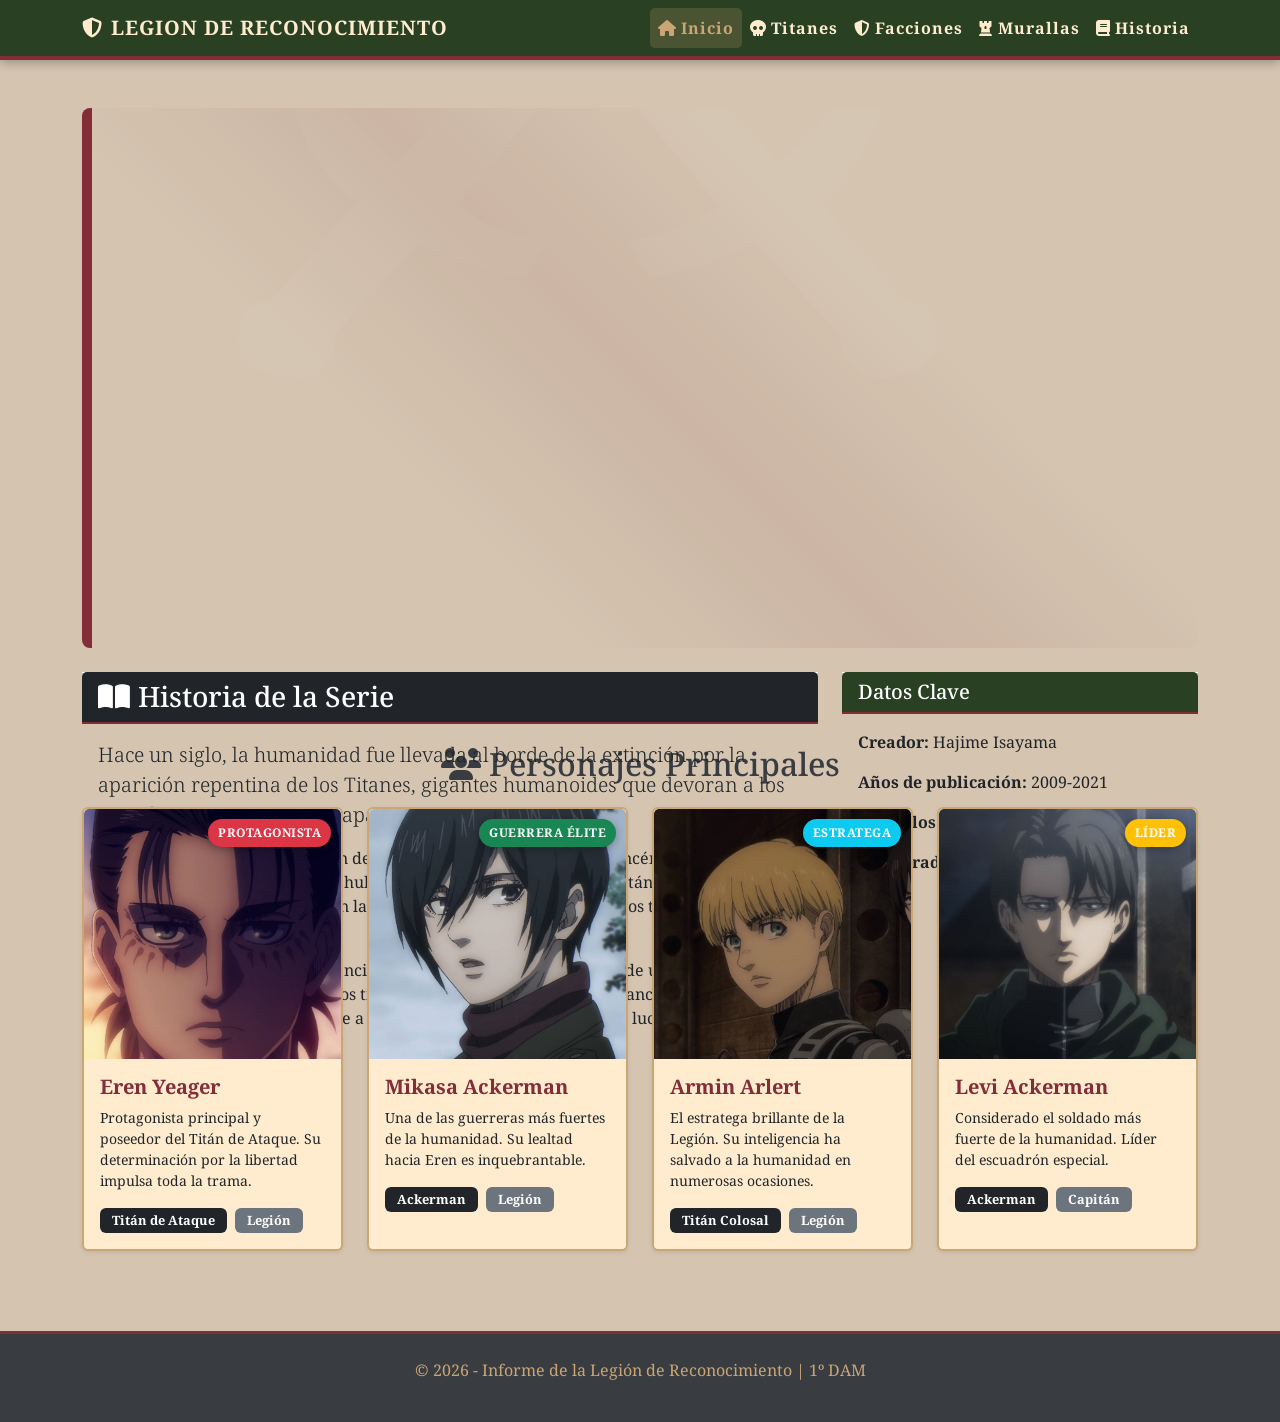
==== commit 57d8b26a: "add img section Historia" ====
--- a/index.html
+++ b/index.html
@@ -301,7 +301,7 @@
         <div class="card mb-4 shadow-sm carta-titan">
             <div class="row g-0">
                 <div class="col-md-4">
-                    <img src="imagenes/historia_t1.jpg" class="img-fluid rounded-start h-100 object-fit-cover" alt="Temporada 1" style="max-height: 250px; object-fit: cover;">
+                    <img src="imagenes/temporada1.jpg" class="img-fluid rounded-start h-100 object-fit-cover" alt="Temporada 1" style="max-height: 250px; object-fit: cover;">
                 </div>
                 <div class="col-md-8">
                     <div class="card-body">
@@ -317,7 +317,7 @@
         <div class="card mb-4 shadow-sm carta-titan">
             <div class="row g-0">
                 <div class="col-md-4">
-                    <img src="imagenes/historia_t2.jpg" class="img-fluid rounded-start h-100 object-fit-cover" alt="Temporada 2" style="max-height: 250px; object-fit: cover;">
+                    <img src="imagenes/temporada2.jpg" class="img-fluid rounded-start h-100 object-fit-cover" alt="Temporada 2" style="max-height: 250px; object-fit: cover;">
                 </div>
                 <div class="col-md-8">
                     <div class="card-body">
@@ -333,7 +333,7 @@
         <div class="card mb-4 shadow-sm carta-titan">
             <div class="row g-0">
                 <div class="col-md-4">
-                    <img src="imagenes/historia_t3.jpg" class="img-fluid rounded-start h-100 object-fit-cover" alt="Temporada 3" style="max-height: 250px; object-fit: cover;">
+                    <img src="imagenes/temporada3.png" class="img-fluid rounded-start h-100 object-fit-cover" alt="Temporada 3" style="max-height: 250px; object-fit: cover;">
                 </div>
                 <div class="col-md-8">
                     <div class="card-body">
@@ -349,7 +349,7 @@
         <div class="card mb-4 shadow-sm carta-titan">
             <div class="row g-0">
                 <div class="col-md-4">
-                    <img src="imagenes/historia_t4.jpg" class="img-fluid rounded-start h-100 object-fit-cover" alt="Temporada 4" style="max-height: 250px; object-fit: cover;">
+                    <img src="imagenes/temporada4.jpg" class="img-fluid rounded-start h-100 object-fit-cover" alt="Temporada 4" style="max-height: 250px; object-fit: cover;">
                 </div>
                 <div class="col-md-8">
                     <div class="card-body">
--- a/style.css
+++ b/style.css
@@ -132,7 +132,7 @@
     transition: all 0.3s ease;
     position: relative;
     overflow: hidden;
-    min-height: 400px;
+    min-height: 250px;
 }
 
 .carta-pj::before, .carta-titan::before {
@@ -241,6 +241,7 @@
 .card {
     transition: all 0.3s ease;
     animation: fadeInUp 0.6s ease-out;
+    height: 1px;
 }
 
 .card:hover {
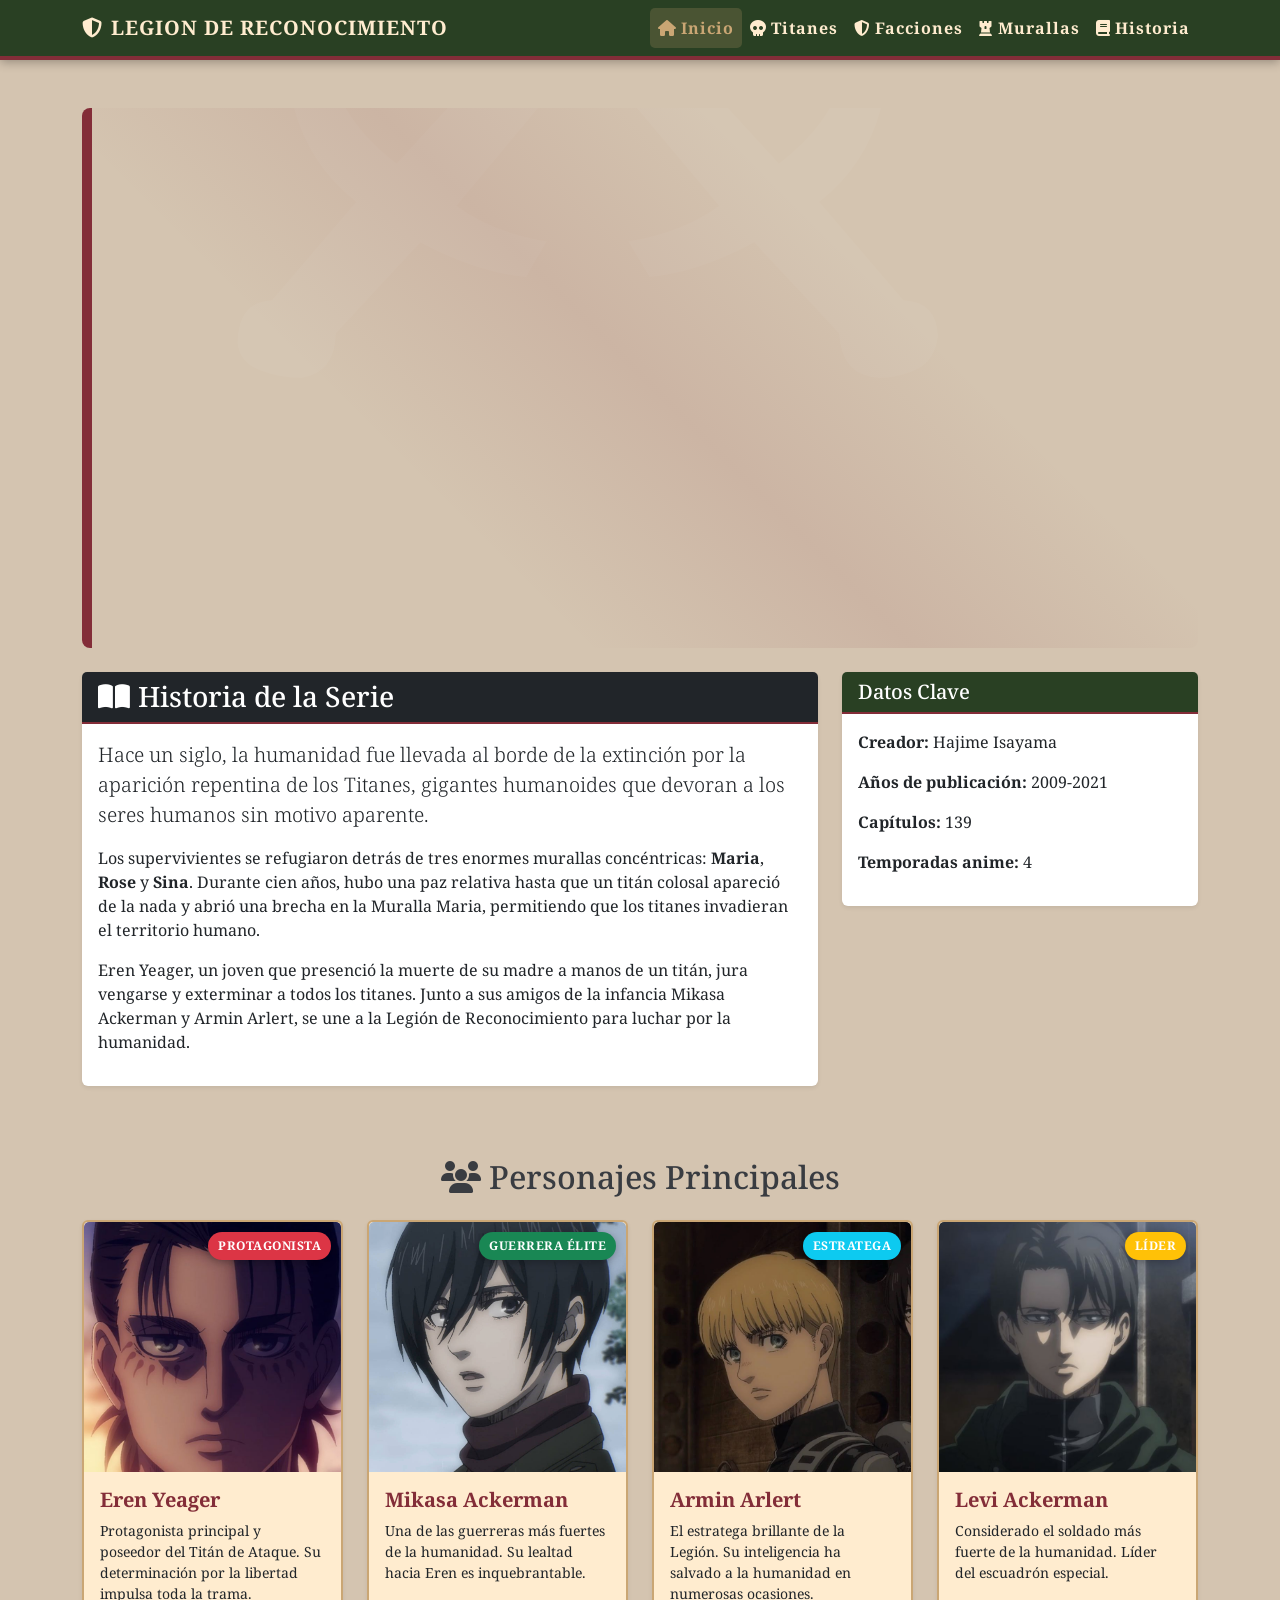
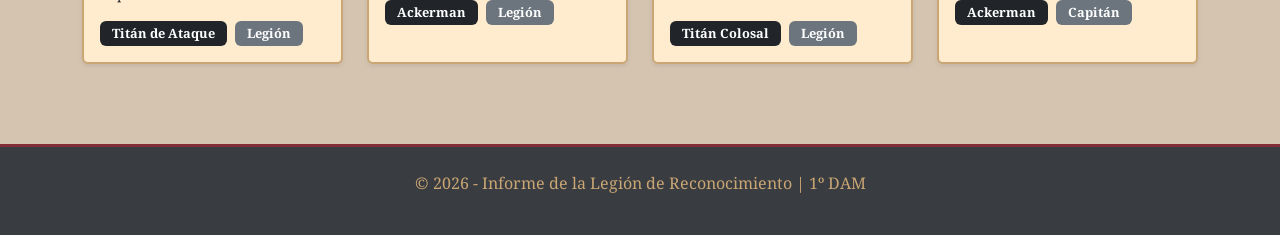
==== commit 3b22e40e: "add info section ver mas" ====
--- a/index.html
+++ b/index.html
@@ -297,23 +297,24 @@
         <hr class="linea-sangre">
         <h2 class="text-center txt-sangre mb-5">Historia de Attack on Titan</h2>
 
-        <!-- Temporada 1 -->
-        <div class="card mb-4 shadow-sm carta-titan">
-            <div class="row g-0">
-                <div class="col-md-4">
-                    <img src="imagenes/temporada1.jpg" class="img-fluid rounded-start h-100 object-fit-cover" alt="Temporada 1" style="max-height: 250px; object-fit: cover;">
-                </div>
-                <div class="col-md-8">
-                    <div class="card-body">
-                        <h3 class="card-title txt-sangre">Temporada 1: La Caída de Shiganshina</h3>
-                        <p class="card-text">La humanidad vive protegida por tres enormes murallas de los titanes, criaturas gigantes que devoran personas. La paz se rompe cuando un titán colosal y acorazado rompen la Muralla María, forzando a Eren Jaeger, Mikasa Ackerman y Armin Arlert a unirse a la Legión de Reconocimiento para luchar por su supervivencia y descubrir los secretos detrás de los titanes y las murallas.</p>
-                        <button class="btn btn-legion mt-3">Ver más</button>
-                    </div>
-                </div>
-            </div>
-        </div>
-
-        <!-- Temporada 2 -->
+        <div id="historia-main">
+            <!-- Temporada 1 -->
+            <div class="card mb-4 shadow-sm carta-titan">
+                <div class="row g-0">
+                    <div class="col-md-4 card-img-left">
+                        <img src="imagenes/temporada1.jpg" class="img-fluid rounded-start h-100 object-fit-cover" alt="Temporada 1" style="max-height: 250px; object-fit: cover;">
+                    </div>
+                    <div class="col-md-8">
+                        <div class="card-body">
+                            <h3 class="card-title txt-sangre">Temporada 1: La Caída de Shiganshina</h3>
+                            <p class="card-text">La humanidad vive protegida por tres enormes murallas de los titanes, criaturas gigantes que devoran personas. La paz se rompe cuando un titán colosal y acorazado rompen la Muralla María, forzando a Eren Jaeger, Mikasa Ackerman y Armin Arlert a unirse a la Legión de Reconocimiento para luchar por su supervivencia y descubrir los secretos detrás de los titanes y las murallas.</p>
+                            <button class="btn btn-legion mt-3" onclick="openHistoriaDetalle('temporada1')">Ver más</button>
+                        </div>
+                    </div>
+                </div>
+            </div>
+
+            <!-- Temporada 2 -->
         <div class="card mb-4 shadow-sm carta-titan">
             <div class="row g-0">
                 <div class="col-md-4">
@@ -323,7 +324,7 @@
                     <div class="card-body">
                         <h3 class="card-title txt-sangre">Temporada 2: El Reino de los Titanes</h3>
                         <p class="card-text">Tras la batalla en el Distrito de Stohess, la Legión de Reconocimiento se enfrenta a nuevas amenazas y revelaciones impactantes. Los titanes aparecen dentro de la Muralla Rose, y se descubren verdades sobre la identidad de algunos compañeros y el origen de los titanes. La lucha por la supervivencia se intensifica mientras buscan respuestas dentro de las murallas.</p>
-                        <button class="btn btn-legion mt-3">Ver más</button>
+                        <button class="btn btn-legion mt-3" onclick="openHistoriaDetalle('temporada2')">Ver más</button>
                     </div>
                 </div>
             </div>
@@ -339,7 +340,7 @@
                     <div class="card-body">
                         <h3 class="card-title txt-sangre">Temporada 3: El Gobierno Oculto</h3>
                         <p class="card-text">La verdad sobre el mundo exterior comienza a revelarse mientras la Legión de Reconocimiento se enfrenta al gobierno real y a los misteriosos Guerreros de Marley. Se descubre la historia olvidada de la humanidad y el verdadero propósito de las murallas. La lucha se vuelve más compleja cuando los enemigos resultan ser más cercanos de lo imaginado.</p>
-                        <button class="btn btn-legion mt-3">Ver más</button>
+                        <button class="btn btn-legion mt-3" onclick="openHistoriaDetalle('temporada3')">Ver más</button>
                     </div>
                 </div>
             </div>
@@ -355,9 +356,22 @@
                     <div class="card-body">
                         <h3 class="card-title txt-sangre">Temporada 4: La Guerra Final</h3>
                         <p class="card-text">La historia llega a su conclusión con una guerra a escala mundial entre Paradis y Marley. Eren y sus amigos deben tomar decisiones imposibles que determinarán el futuro de la humanidad. Las verdades finales sobre los titanes, el poder del Fundador y el ciclo de odio se revelan en una épica batalla final que cambiará el mundo para siempre.</p>
-                        <button class="btn btn-legion mt-3">Ver más</button>
-                    </div>
-                </div>
+                        <button class="btn btn-legion mt-3" onclick="openHistoriaDetalle('temporada4')">Ver más</button>
+                    </div>
+                </div>
+            </div>
+        </div>
+        </div>
+
+        <div id="historia-detalle" class="card mb-4 shadow-sm carta-titan" style="display: none;">
+            <div class="card-body detalle-historia">
+                <h3 id="detalle-titulo" class="card-title txt-sangre"></h3>
+                <p id="detalle-descripcion" class="mb-3"></p>
+                <h5 class="txt-sangre">Momentos importantes</h5>
+                <ul id="detalle-momentos" class="mb-3"></ul>
+                <h5 class="txt-sangre">Curiosidades</h5>
+                <ul id="detalle-curiosidades" class="mb-4"></ul>
+                <button class="btn btn-legion" onclick="volverAHistoria()"><i class="fas fa-arrow-left me-2"></i>Volver atrás</button>
             </div>
         </div>
     </div>
--- a/style.css
+++ b/style.css
@@ -241,7 +241,6 @@
 .card {
     transition: all 0.3s ease;
     animation: fadeInUp 0.6s ease-out;
-    height: 1px;
 }
 
 .card:hover {
@@ -275,6 +274,79 @@
     padding-bottom: 2rem;
 }
 
+#historia-detalle {
+    display: none;
+}
+
+.detalle-historia {
+    background: radial-gradient(circle at top left, rgba(255, 248, 230, 0.95), rgba(255, 237, 200, 0.96));
+    padding: 2.2rem;
+    border: 1px solid rgba(163, 93, 56, 0.18);
+    box-shadow: 0 25px 55px rgba(0, 0, 0, 0.15);
+    position: relative;
+    overflow: hidden;
+}
+
+.detalle-historia::before {
+    content: '';
+    position: absolute;
+    top: 0;
+    left: 0;
+    width: 6px;
+    height: 100%;
+    background: linear-gradient(180deg, var(--blood-red), rgba(255, 255, 255, 0));
+}
+
+.detalle-historia h3,
+.detalle-historia h5 {
+    margin-top: 0;
+}
+
+.detalle-historia h3 {
+    font-size: 2rem;
+    letter-spacing: 0.02em;
+}
+
+.detalle-historia h5 {
+    text-transform: uppercase;
+    letter-spacing: 0.1em;
+    margin-bottom: 1rem;
+}
+
+.detalle-historia p {
+    line-height: 1.75;
+    color: #3d2f25;
+    font-size: 1rem;
+    margin-bottom: 1.5rem;
+}
+
+.detalle-historia ul {
+    padding-left: 1.5rem;
+    margin-bottom: 1.5rem;
+    list-style: none;
+}
+
+.detalle-historia li {
+    margin-bottom: 0.75rem;
+    line-height: 1.6;
+    position: relative;
+    padding-left: 1.2rem;
+}
+
+.detalle-historia li::before {
+    content: '\2022';
+    position: absolute;
+    left: 0;
+    top: 0.25rem;
+    color: var(--blood-red);
+    font-size: 1.2rem;
+    line-height: 1;
+}
+
+.detalle-historia button {
+    margin-top: 0.5rem;
+}
+
 @media (max-width: 768px) {
     .portada {
         border-left: 5px solid var(--blood-red);
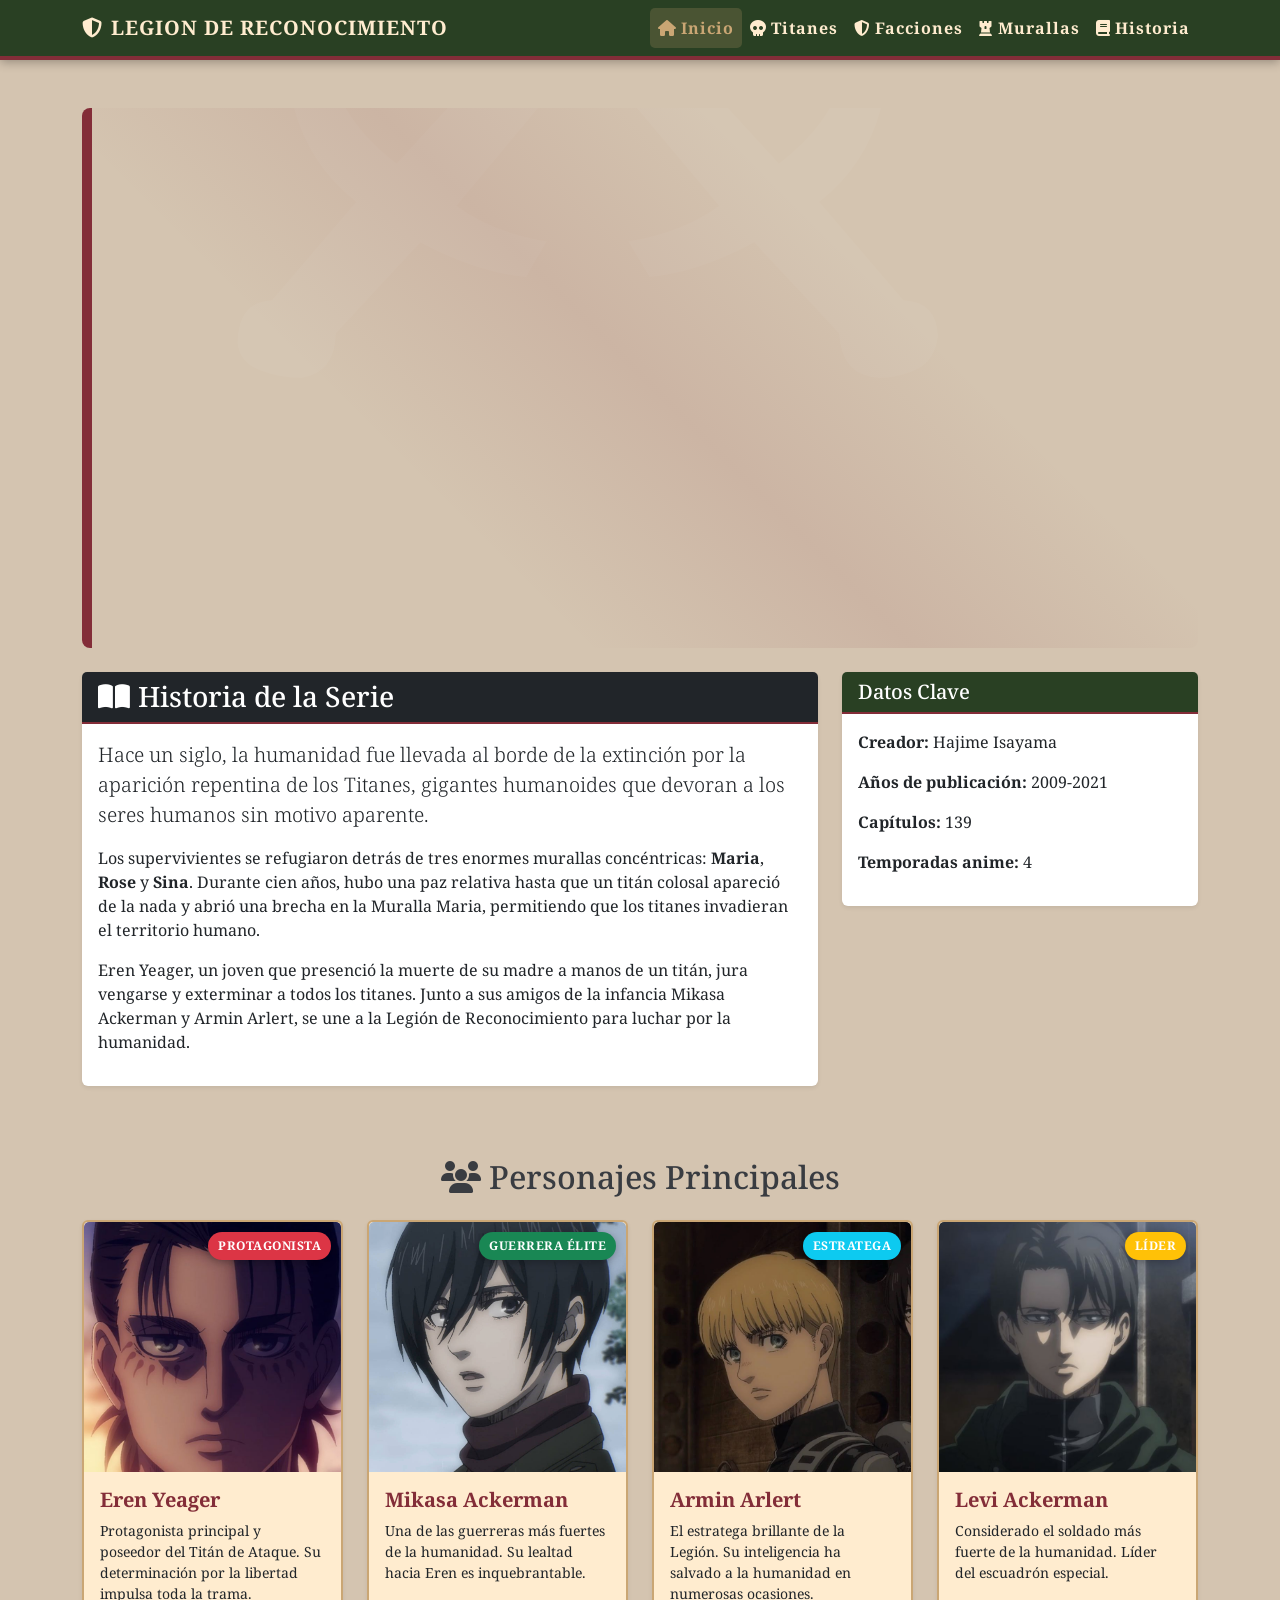
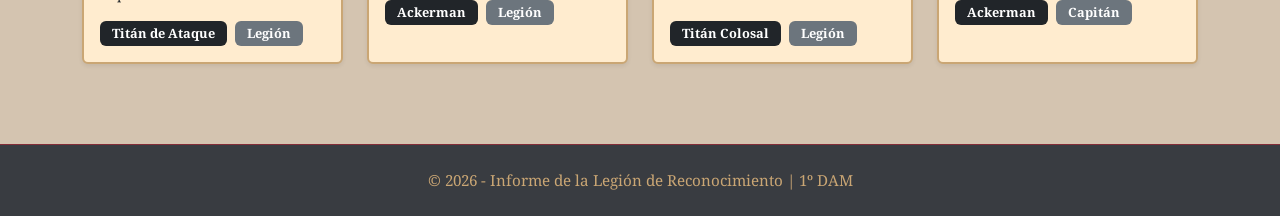
==== commit a736704d: "minor changes" ====
--- a/index.html
+++ b/index.html
@@ -163,7 +163,7 @@
 
     <div id="titanes" class="seccion container mt-5 pt-5 pb-5" style="display: none;">
         <hr class="linea-sangre">
-        <h2 class="text-center mb-4">Enciclopedia de Titanes</h2>
+        <h2 class="text-center txt-sangre mb-5">Enciclopedia de Titanes</h2>
 
         <div class="button-container d-flex justify-content-center flex-wrap mb-5">
             <button class="btn btn-legion m-2" onclick="loadXMLDoc('titanesPuros')">Titanes Puros</button>
@@ -177,7 +177,7 @@
 
     <div id="facciones" class="seccion container mt-5 pt-5 pb-5" style="display: none;">
         <hr class="linea-sangre">
-        <h2 class="text-center mb-4">Las Tres Facciones</h2>
+        <h2 class="text-center txt-sangre mb-5">Las Tres Facciones</h2>
         
         <div class="row mb-4">
             <div class="col-md-4 mb-3">
@@ -255,7 +255,7 @@
 
     <div id="murallas" class="seccion container mt-5 pt-5 pb-5" style="display: none;">
         <hr class="linea-sangre">
-        <h2 class="text-center mb-4">Las Tres Murallas</h2>
+        <h2 class="text-center txt-sangre mb-5">Las Tres Murallas</h2>
 
         <div class="text-center mb-4">
             <p class="txt-sangre">
--- a/style.css
+++ b/style.css
@@ -225,9 +225,15 @@
 footer {
     background-color: var(--dark-grey);
     color: var(--tan-accent);
-    border-top: 3px solid var(--blood-red);
+    border-top: 1px solid var(--blood-red);
     margin-top: auto;
     width: 100%;
+    padding: 0.75rem 0 !important;
+}
+
+footer p {
+    margin: 0;
+    font-size: 0.95rem;
 }
 
 .fondo-verde {
@@ -347,6 +353,47 @@
     margin-top: 0.5rem;
 }
 
+#info-muralla {
+    min-height: calc(100vh - 180px);
+    padding: 3rem 1rem;
+    display: flex;
+    align-items: center;
+    justify-content: center;
+}
+
+#info-muralla .card {
+    width: 100%;
+    max-width: 760px;
+    margin: 0 auto;
+    height: auto !important;
+}
+
+#info-muralla .card-body {
+    display: flex;
+    flex-direction: column;
+    align-items: center;
+    text-align: center;
+    gap: 1rem;
+}
+
+#info-muralla img {
+    max-width: 180px;
+    margin: 0 auto;
+}
+
+#info-muralla p {
+    max-width: 94%;
+    margin: 0 auto;
+}
+
+.text-center {
+    text-align: center !important;
+}
+
+.p-4 {
+    padding-top: 20px;
+}
+
 @media (max-width: 768px) {
     .portada {
         border-left: 5px solid var(--blood-red);
@@ -356,4 +403,9 @@
         padding: 10px 20px;
         font-size: 0.9rem;
     }
-}+
+    #info-muralla {
+        min-height: auto;
+        padding: 2rem 1rem;
+    }
+}
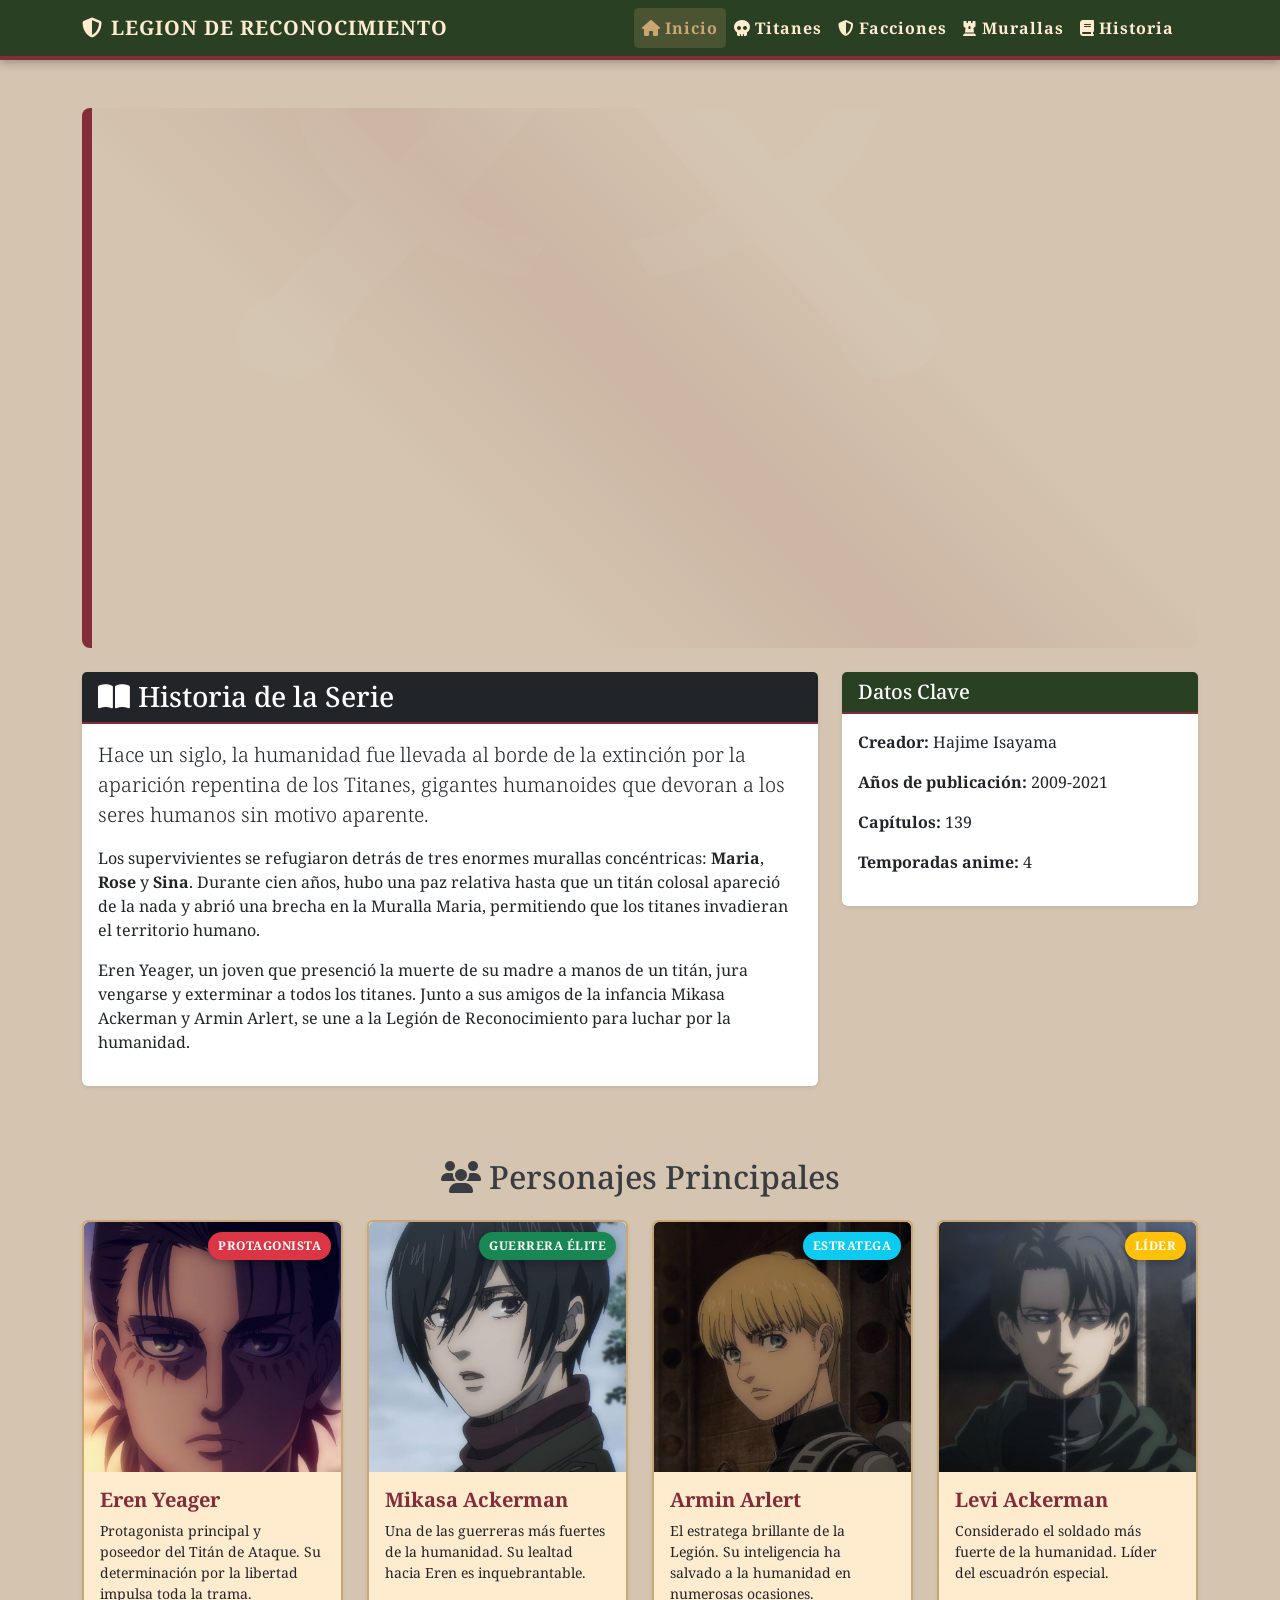
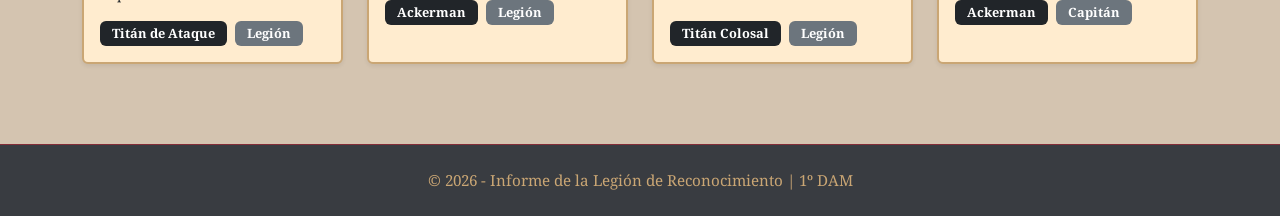
==== commit d29253a9: "add logo" ====
--- a/index.html
+++ b/index.html
@@ -25,7 +25,7 @@
                 <span class="navbar-toggler-icon"></span>
             </button>
             <div class="collapse navbar-collapse" id="navbarNav">
-                <div class="navbar-nav ms-auto">
+                <div class="navbar-nav ms-auto align-items-center">
                     <a class="nav-link active" href="#" onclick="showSection('inicio')"><i
                             class="fas fa-home me-1"></i>Inicio</a>
                     <a class="nav-link" href="#" onclick="showSection('titanes')"><i
@@ -37,6 +37,10 @@
                     <a class="nav-link" href="#" onclick="showSection('historia')"><i
                             class="fas fa-book me-1"></i>Historia</a>
                 </div>
+                <div id="faction-icon" class="d-flex align-items-center ms-3" style="display: none;">
+                    <img id="faction-icon-img" alt="Facción seleccionada" class="faction-logo me-2" style="display: none;">
+                    <span id="faction-icon-text"></span>
+                </div>
             </div>
         </div>
     </nav>
@@ -219,7 +223,7 @@
         </div>
 
         <div class="button-container d-flex justify-content-center flex-wrap mb-5">
-            <button class="btn btn-legion m-2" onclick="iniciarTestFacciones()">Hacer Test de Facción</button>
+            <button id="btn-iniciar-test" class="btn btn-legion m-2" onclick="iniciarTestFacciones()">Hacer Test de Facción</button>
         </div>
 
         <div id="resultado-test" class="text-center" style="display: none;">
--- a/style.css
+++ b/style.css
@@ -236,6 +236,27 @@
     font-size: 0.95rem;
 }
 
+#faction-icon {
+    display: none;
+}
+
+#faction-icon .faction-logo {
+    width: 36px;
+    height: 36px;
+    border-radius: 50%;
+    object-fit: cover;
+    border: 2px solid rgba(255, 255, 255, 0.85);
+    box-shadow: 0 0 0 2px rgba(0, 0, 0, 0.12);
+}
+
+#faction-icon span {
+    color: var(--paper-white);
+    font-size: 0.95rem;
+    font-weight: bold;
+    text-transform: uppercase;
+    letter-spacing: 0.04em;
+}
+
 .fondo-verde {
     background-color: var(--army-green) !important;
 }
